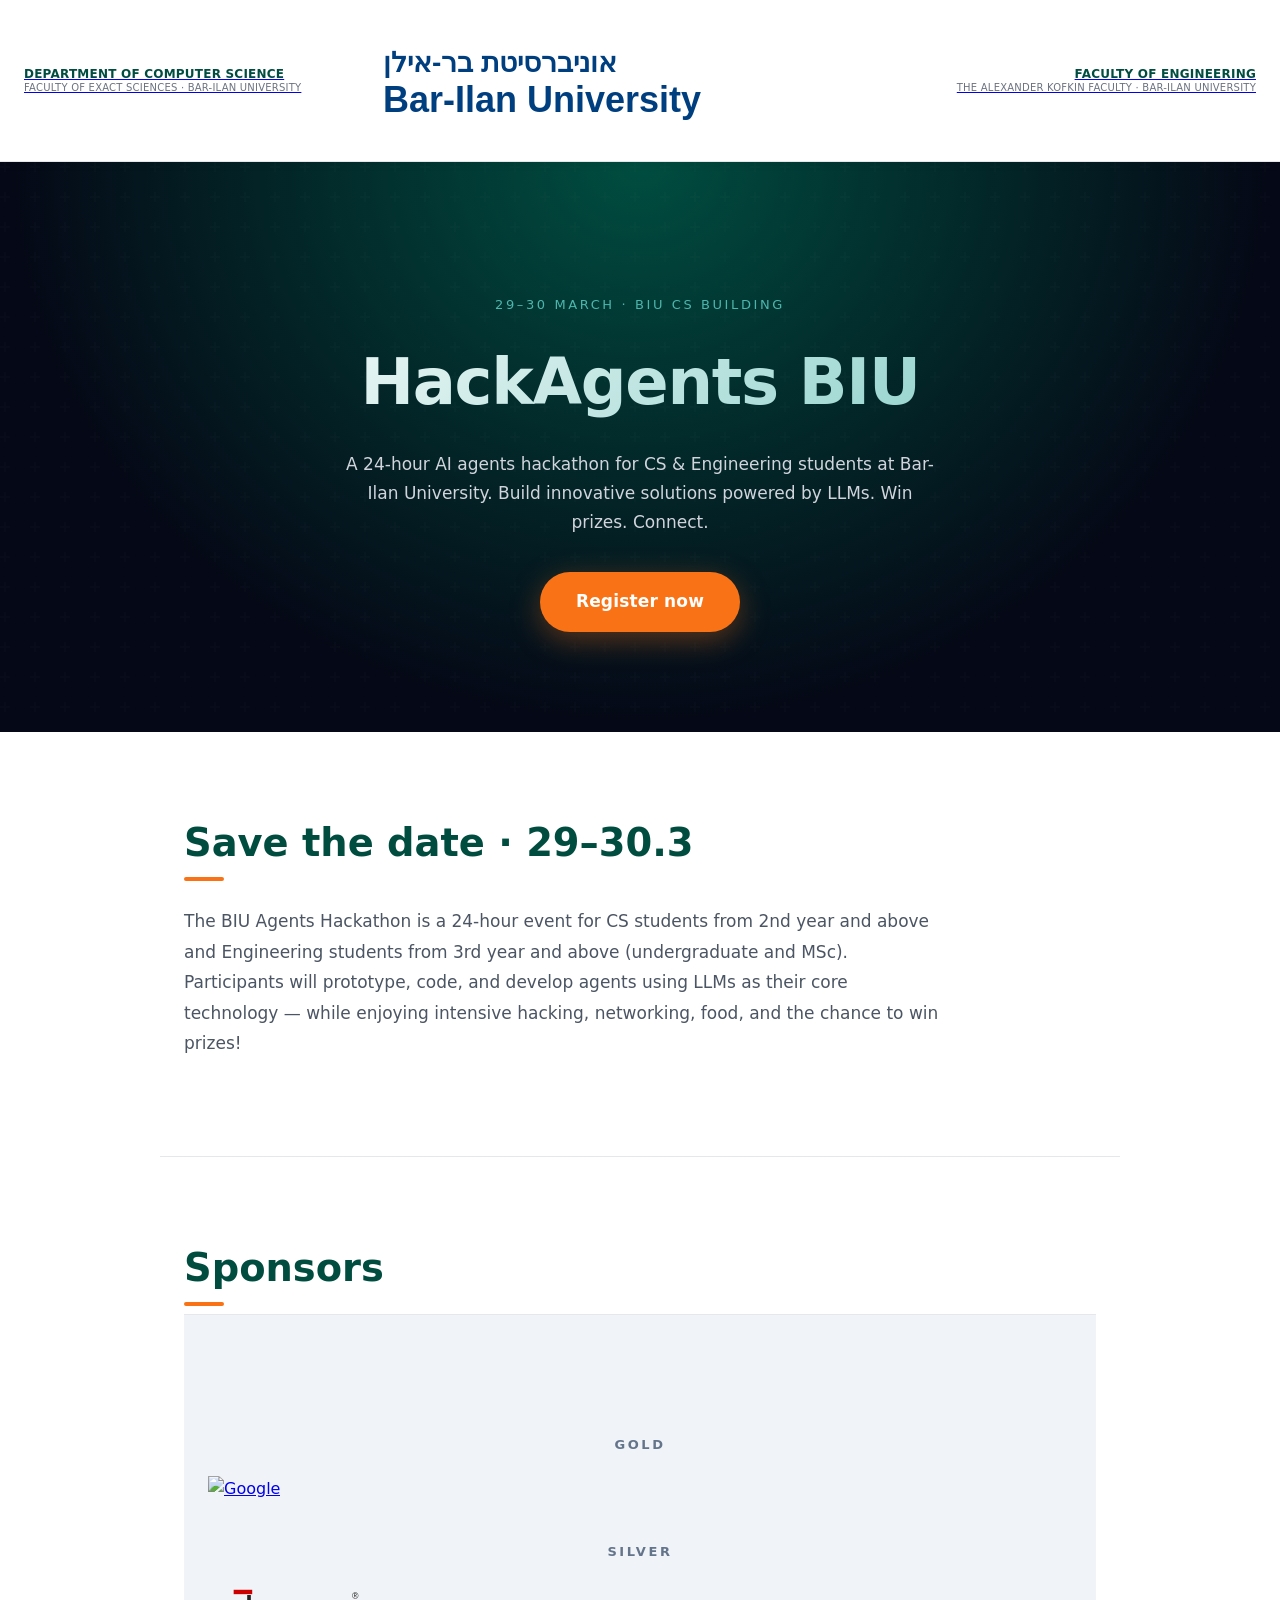
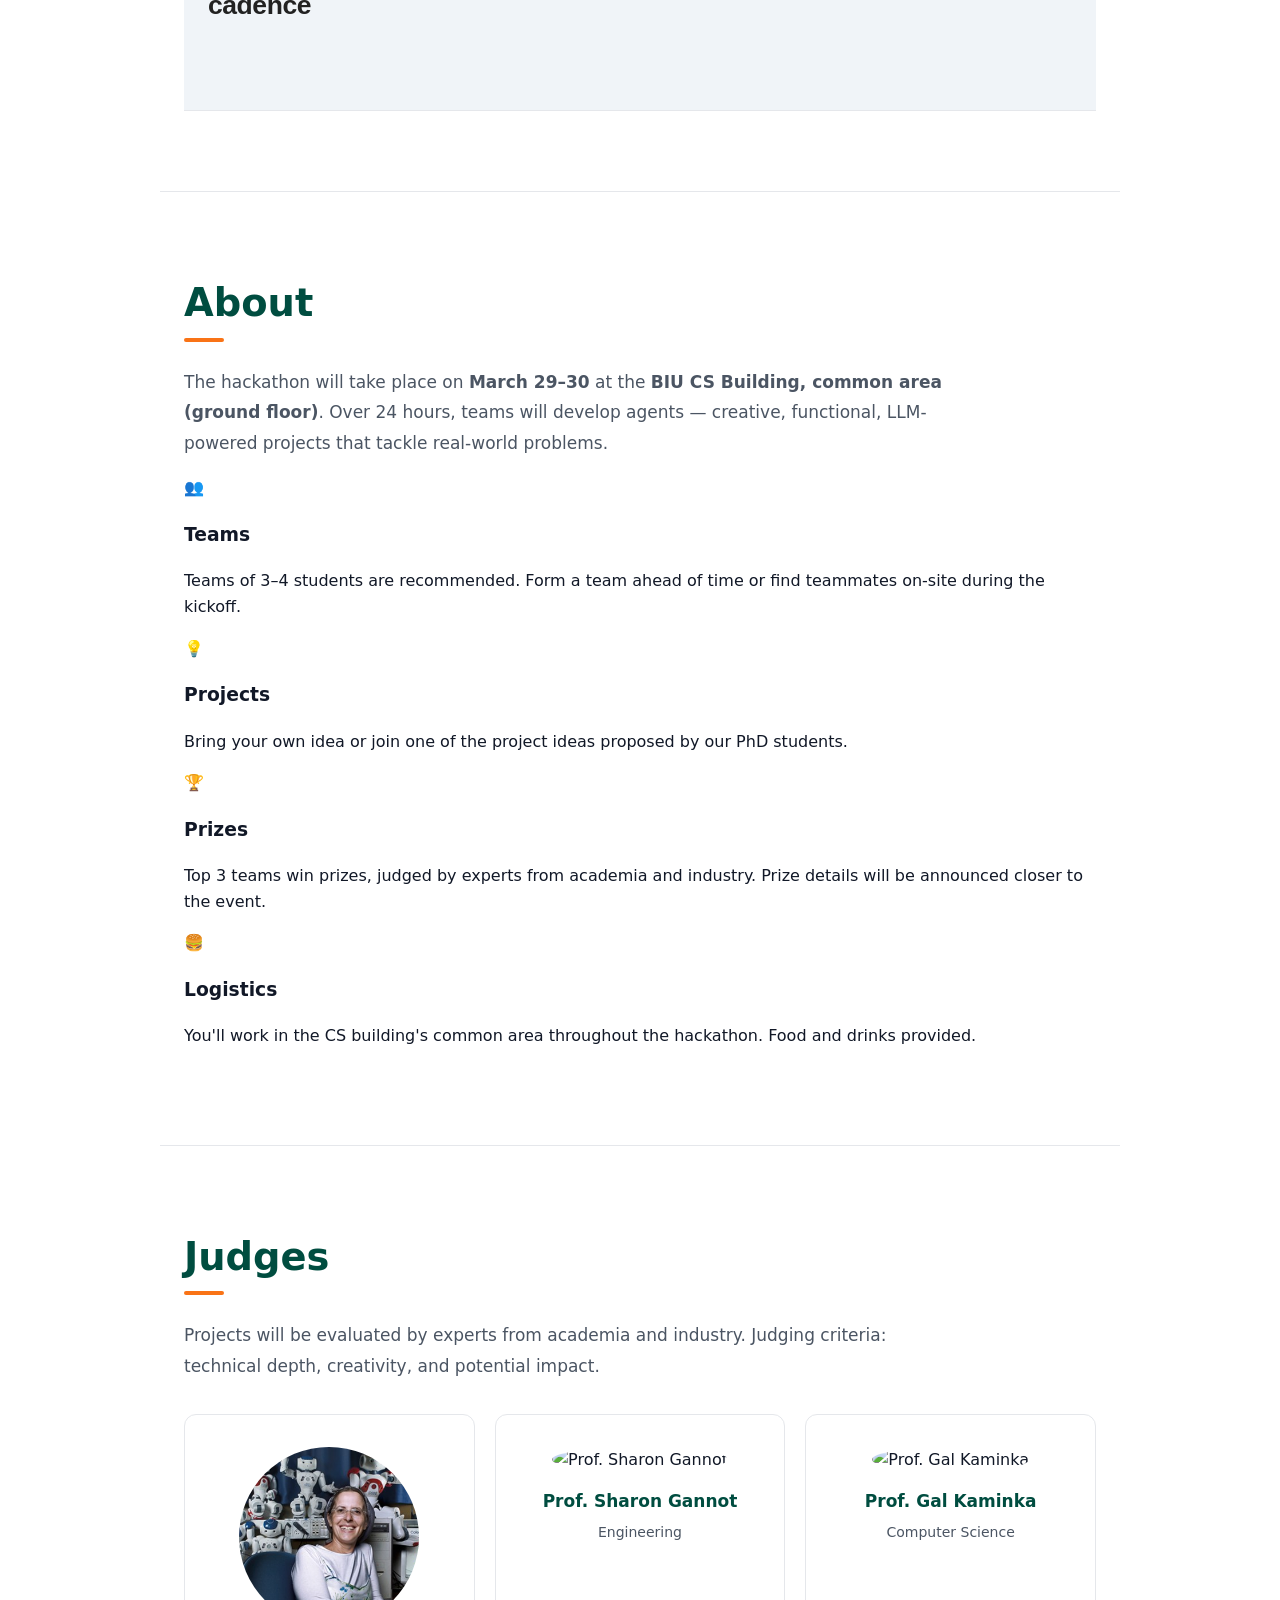
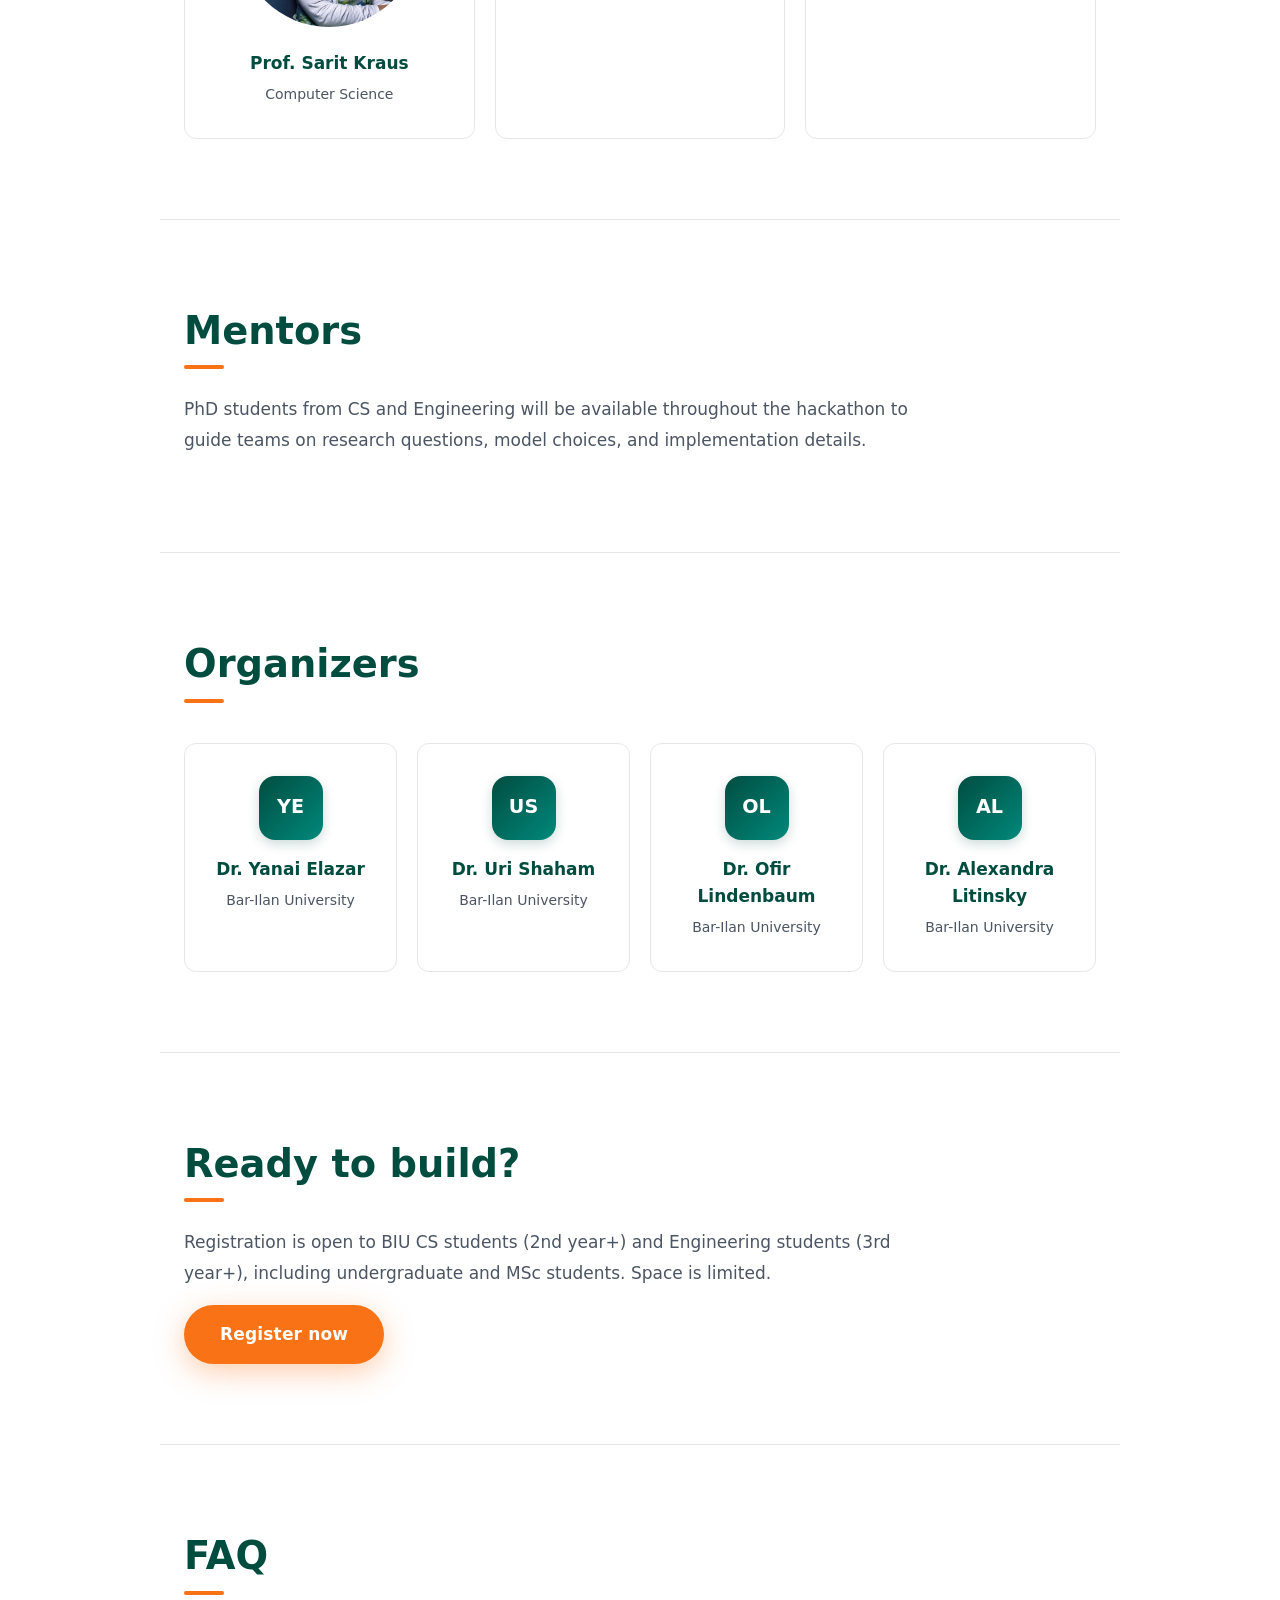
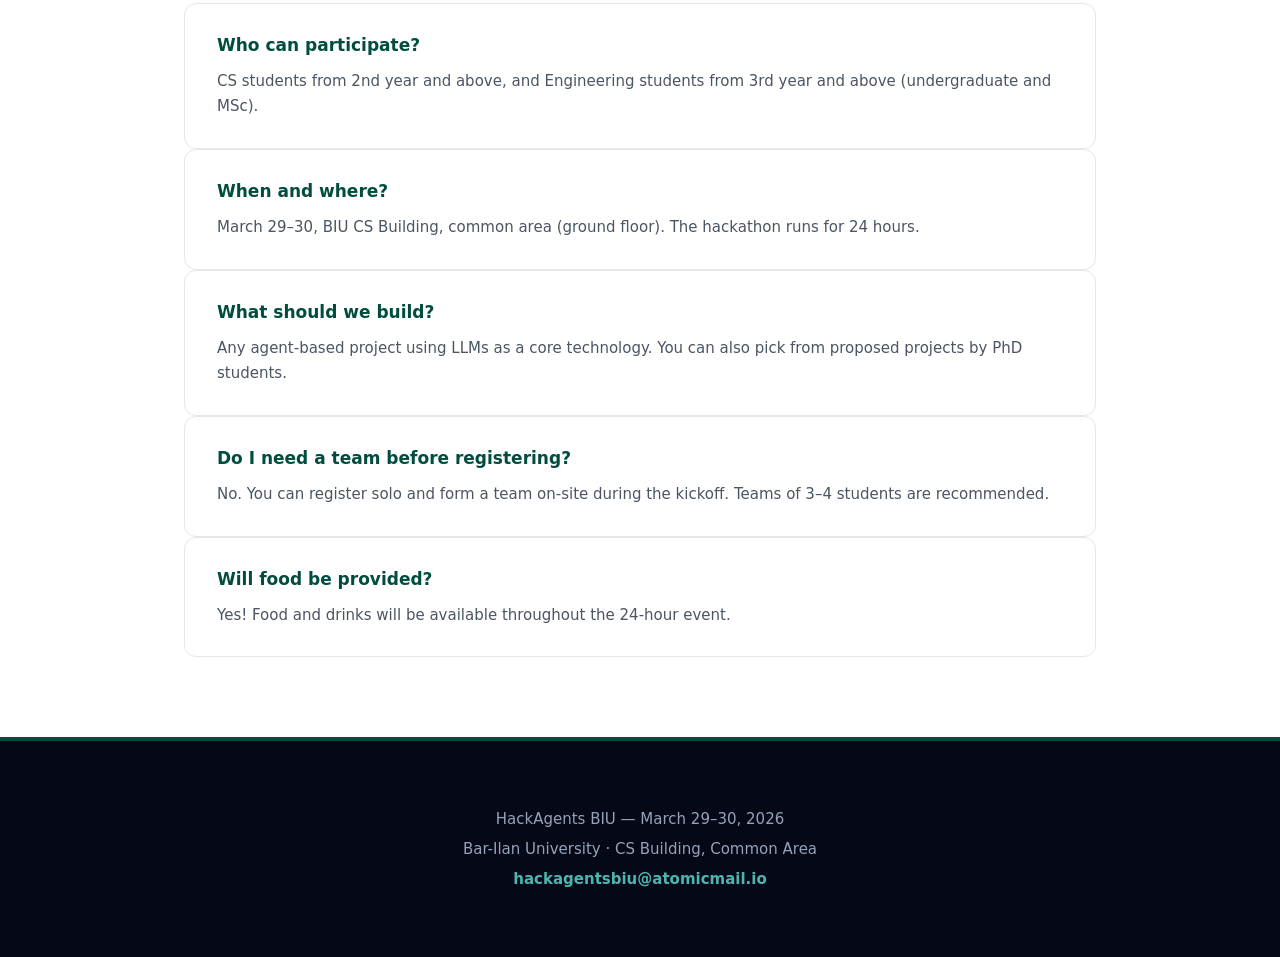
==== index.html @ e6473d51 "Fix logo bar: single BIU logo centered, dept text on each side" ====
<!DOCTYPE html>
<html lang="en">
<head>
  <meta charset="UTF-8" />
  <title>HackAgents BIU</title>
  <meta name="viewport" content="width=device-width, initial-scale=1" />
  <link rel="stylesheet" href="styles.css" />
</head>
<body>

  <!-- LOGO BAR -->
  <div class="logo-bar">
    <!-- CS dept (left) -->
    <a href="https://cs.biu.ac.il/en" target="_blank" rel="noreferrer" class="dept-text-link">
      <div class="dept-logo-text">
        <strong>Department of Computer Science</strong>
        <em>Faculty of Exact Sciences &middot; Bar-Ilan University</em>
      </div>
    </a>

    <!-- Single BIU logo (center) -->
    <a href="https://www.biu.ac.il/en" target="_blank" rel="noreferrer" class="biu-center-logo-link">
      <img src="images/biu-logo.svg" alt="Bar-Ilan University" class="biu-center-logo" />
    </a>

    <!-- Engineering dept (right) -->
    <a href="https://engineering.biu.ac.il/en" target="_blank" rel="noreferrer" class="dept-text-link">
      <div class="dept-logo-text dept-logo-text-right">
        <strong>Faculty of Engineering</strong>
        <em>The Alexander Kofkin Faculty &middot; Bar-Ilan University</em>
      </div>
    </a>
  </div>

  <!-- HERO -->
  <header class="hero">
    <div class="hero-content">
      <p class="date">29–30 MARCH · BIU CS BUILDING</p>
      <h1>HackAgents BIU</h1>
      <p class="subtitle">
        A 24-hour AI agents hackathon for CS &amp; Engineering students at Bar-Ilan University.
        Build innovative solutions powered by LLMs. Win prizes. Connect.
      </p>
      <a href="https://forms.gle/Er1HhCyXxznf6cSs8" class="btn-primary btn-large">Register now</a>
    </div>
  </header>

  <!-- ABOUT -->
  <section class="section">
    <h2>Save the date &middot; 29–30.3</h2>
    <p>
      The BIU Agents Hackathon is a 24-hour event for CS students from 2nd year and above and
      Engineering students from 3rd year and above (undergraduate and MSc). Participants will
      prototype, code, and develop agents using LLMs as their core technology — while
      enjoying intensive hacking, networking, food, and the chance to win prizes!
    </p>
  </section>

  <!-- SPONSORS -->
  <section class="section">
    <h2>Sponsors</h2>
    <div class="sponsors">
      <div class="sponsor-tier">
        <h3>Gold</h3>
        <a href="https://www.google.com" target="_blank" rel="noreferrer" class="sponsor-link">
          <img src="https://www.google.com/images/branding/googlelogo/2x/googlelogo_color_272x92dp.png" style="height:40px" alt="Google" class="sponsor-logo" />
        </a>
      </div>
      <div class="sponsor-tier">
        <h3>Silver</h3>
        <a href="https://www.cadence.com" target="_blank" rel="noreferrer" class="sponsor-link">
          <img src="images/cadence-logo.svg" style="height:40px" alt="Cadence" class="sponsor-logo" />
        </a>
      </div>
    </div>
  </section>

  <!-- ABOUT SECTION -->
  <section class="section">
    <h2>About</h2>
    <p>The hackathon will take place on <strong>March 29–30</strong> at the <strong>BIU CS Building, common area (ground floor)</strong>. Over 24 hours, teams will develop agents — creative, functional, LLM-powered projects that tackle real-world problems.</p>
    <div class="about-grid">
      <div class="about-card">
        <span class="about-icon">👥</span>
        <h3>Teams</h3>
        <p>Teams of 3–4 students are recommended. Form a team ahead of time or find teammates on-site during the kickoff.</p>
      </div>
      <div class="about-card">
        <span class="about-icon">💡</span>
        <h3>Projects</h3>
        <p>Bring your own idea or join one of the project ideas proposed by our PhD students.</p>
      </div>
      <div class="about-card">
        <span class="about-icon">🏆</span>
        <h3>Prizes</h3>
        <p>Top 3 teams win prizes, judged by experts from academia and industry. Prize details will be announced closer to the event.</p>
      </div>
      <div class="about-card">
        <span class="about-icon">🍔</span>
        <h3>Logistics</h3>
        <p>You'll work in the CS building's common area throughout the hackathon. Food and drinks provided.</p>
      </div>
    </div>
  </section>

  <!-- JUDGES -->
  <section class="section">
    <h2>Judges</h2>
    <p>Projects will be evaluated by experts from academia and industry. Judging criteria: technical depth, creativity, and potential impact.</p>
    <div class="grid">
      <div class="person">
        <img src="images/sarit-kraus.jpg" alt="Prof. Sarit Kraus" class="person-photo" />
        <div>
          <h3>Prof. Sarit Kraus</h3>
          <p>Computer Science</p>
        </div>
      </div>
      <div class="person">
        <img src="https://sharongannot.group/wp-content/themes/sound/img/pic-sharon-gannot.jpg" alt="Prof. Sharon Gannot" class="person-photo" />
        <div>
          <h3>Prof. Sharon Gannot</h3>
          <p>Engineering</p>
        </div>
      </div>
      <div class="person">
        <img src="https://u.cs.biu.ac.il/~kaminkg/authors/galk/avatar_hu0524f3c4459aaec3b3a6f1993099c166_79443_270x270_fill_q75_lanczos_center.jpg" alt="Prof. Gal Kaminka" class="person-photo" />
        <div>
          <h3>Prof. Gal Kaminka</h3>
          <p>Computer Science</p>
        </div>
      </div>
    </div>
  </section>

  <!-- MENTORS -->
  <section class="section">
    <h2>Mentors</h2>
    <p>PhD students from CS and Engineering will be available throughout the hackathon to guide teams on research questions, model choices, and implementation details.</p>
    <div class="mentors-grid" style="display:none">
      <div class="mentor-card">
        <span class="mentor-icon">🔬</span>
        <h3>PhD Student</h3>
        <p>NLP / LLM Agents</p>
      </div>
      <div class="mentor-card">
        <span class="mentor-icon">🔬</span>
        <h3>PhD Student</h3>
        <p>Machine Learning</p>
      </div>
      <div class="mentor-card">
        <span class="mentor-icon">🔬</span>
        <h3>PhD Student</h3>
        <p>Systems &amp; Engineering</p>
      </div>
    </div>
  </section>

  <!-- ORGANIZERS -->
  <section class="section">
    <h2>Organizers</h2>
    <div class="grid">
      <div class="person">
        <div class="organizer-avatar">YE</div>
        <h3>Dr. Yanai Elazar</h3>
        <p>Bar-Ilan University</p>
      </div>
      <div class="person">
        <div class="organizer-avatar">US</div>
        <h3>Dr. Uri Shaham</h3>
        <p>Bar-Ilan University</p>
      </div>
      <div class="person">
        <div class="organizer-avatar">OL</div>
        <h3>Dr. Ofir Lindenbaum</h3>
        <p>Bar-Ilan University</p>
      </div>
      <div class="person">
        <div class="organizer-avatar">AL</div>
        <h3>Dr. Alexandra Litinsky</h3>
        <p>Bar-Ilan University</p>
      </div>
    </div>
  </section>

  <!-- CTA -->
  <section class="section section-dark">
    <h2>Ready to build?</h2>
    <p>Registration is open to BIU CS students (2nd year+) and Engineering students (3rd year+), including undergraduate and MSc students. Space is limited.</p>
    <a href="https://forms.gle/Er1HhCyXxznf6cSs8" class="btn-primary btn-large">Register now</a>
  </section>

  <!-- FAQ -->
  <section class="section">
    <h2>FAQ</h2>
    <div class="faq">
      <div class="faq-item">
        <h3>Who can participate?</h3>
        <p>CS students from 2nd year and above, and Engineering students from 3rd year and above (undergraduate and MSc).</p>
      </div>
      <div class="faq-item">
        <h3>When and where?</h3>
        <p>March 29–30, BIU CS Building, common area (ground floor). The hackathon runs for 24 hours.</p>
      </div>
      <div class="faq-item">
        <h3>What should we build?</h3>
        <p>Any agent-based project using LLMs as a core technology. You can also pick from proposed projects by PhD students.</p>
      </div>
      <div class="faq-item">
        <h3>Do I need a team before registering?</h3>
        <p>No. You can register solo and form a team on-site during the kickoff. Teams of 3–4 students are recommended.</p>
      </div>
      <div class="faq-item">
        <h3>Will food be provided?</h3>
        <p>Yes! Food and drinks will be available throughout the 24-hour event.</p>
      </div>
    </div>
  </section>

  <!-- FOOTER -->
  <footer class="footer">
    <p>HackAgents BIU — March 29–30, 2026</p>
    <p>Bar-Ilan University &middot; CS Building, Common Area</p>
    <p><a href="mailto:hackagentsbiu@atomicmail.io">hackagentsbiu@atomicmail.io</a></p>
  </footer>

</body>
</html>
---- styles.css ----
:root {
  --biu-green: #004d40;
  --biu-green-light: #00695c;
  --bg-dark: #050816;
  --bg-light: #ffffff;
  --accent: #f97316;
  --accent-hover: #fb923c;
  --text-main: #111827;
  --text-muted: #4b5563;
  --border-subtle: #e5e7eb;
  --max-width: 960px;
  --radius: 12px;
  --shadow-soft: 0 16px 40px rgba(15, 23, 42, 0.12);
}

*, *::before, *::after {
  box-sizing: border-box;
}

html {
  scroll-behavior: smooth;
}

body {
  margin: 0;
  font-family: system-ui, -apple-system, BlinkMacSystemFont, 'Segoe UI', sans-serif;
  color: var(--text-main);
  background: var(--bg-light);
  line-height: 1.6;
}

/* ===== LOGO BAR ===== */
.logo-bar {
  background: #ffffff;
  padding: 12px 24px;
  display: flex;
  justify-content: space-between;
  align-items: center;
  border-bottom: 1px solid var(--border-subtle);
  position: sticky;
  top: 0;
  z-index: 1000;
  box-shadow: 0 2px 10px rgba(0,0,0,0.05);
}

.dept-logo-link {
  text-decoration: none;
  display: flex;
  align-items: center;
  gap: 12px;
  transition: opacity 0.2s ease;
  max-width: 45%;
}

.dept-logo-link:hover {
  opacity: 0.8;
}

.dept-logo {
  height: 44px;
  width: auto;
  object-fit: contain;
}

.dept-logo-text {
  font-size: 11px;
  line-height: 1.2;
  color: #374151;
  text-transform: uppercase;
  letter-spacing: 0.02em;
}

.dept-logo-text strong {
  display: block;
  font-size: 12px;
  color: var(--biu-green);
  white-space: nowrap;
}

.dept-logo-text em {
  font-style: normal;
  color: #6b7280;
  font-size: 10px;
}

.dept-logo-text-right {
  text-align: right;
}

/* ===== HERO ===== */
.hero {
  background: radial-gradient(ellipse at top, #004d40 0%, #050816 70%);
  color: #f9fafb;
  padding: 120px 24px 100px;
  text-align: center;
  position: relative;
  overflow: hidden;
}

.hero::before {
  content: '';
  position: absolute;
  inset: 0;
  background: url("data:image/svg+xml,%3Csvg width='60' height='60' viewBox='0 0 60 60' xmlns='http://www.w3.org/2000/svg'%3E%3Cg fill='none' fill-rule='evenodd'%3E%3Cg fill='%23ffffff' fill-opacity='0.03'%3E%3Cpath d='M36 34v-4h-2v4h-4v2h4v4h2v-4h4v-2h-4zm0-30V0h-2v4h-4v2h4v4h2V6h4V4h-4zM6 34v-4H4v4H0v2h4v4h2v-4h4v-2H6zM6 4V0H4v4H0v2h4v4h2V6h4V4H6z'/%3E%3C/g%3E%3C/g%3E%3C/svg%3E");
  opacity: 0.4;
}

.hero-content {
  position: relative;
  max-width: var(--max-width);
  margin: 0 auto;
}

.hero .date {
  letter-spacing: 0.2em;
  text-transform: uppercase;
  font-size: 13px;
  color: #4db6ac;
  margin-bottom: 16px;
  font-weight: 500;
}

.hero h1 {
  font-size: clamp(2.8rem, 6vw, 4rem);
  margin: 0 0 16px;
  font-weight: 800;
  letter-spacing: -0.02em;
  background: linear-gradient(135deg, #ffffff 0%, #80cbc4 100%);
  -webkit-background-clip: text;
  -webkit-text-fill-color: transparent;
  background-clip: text;
}

.hero .subtitle {
  max-width: 600px;
  margin: 0 auto 36px;
  font-size: 17px;
  color: #d1d5db;
  line-height: 1.7;
}

.btn-primary {
  display: inline-block;
  padding: 13px 28px;
  border-radius: 999px;
  background: var(--accent);
  color: #ffffff;
  font-weight: 700;
  font-size: 15px;
  text-decoration: none;
  box-shadow: 0 8px 30px rgba(249, 115, 22, 0.35);
  transition: transform 0.15s ease, box-shadow 0.15s ease, background 0.15s ease;
  letter-spacing: 0.01em;
}

.btn-primary:hover {
  transform: translateY(-2px);
  background: var(--accent-hover);
  box-shadow: 0 14px 40px rgba(249, 115, 22, 0.45);
}

.btn-large {
  padding: 16px 36px;
  font-size: 17px;
}

/* ===== SECTIONS ===== */
.section {
  padding: 80px 24px;
  max-width: var(--max-width);
  margin: 0 auto;
}

.section-centered {
  text-align: center;
}

.section h2 {
  font-size: clamp(1.8rem, 4vw, 2.4rem);
  margin: 0 0 16px;
  font-weight: 800;
  color: var(--biu-green);
  position: relative;
  display: inline-block;
}

.section h2::after {
  content: '';
  position: absolute;
  bottom: -8px;
  left: 0;
  width: 40px;
  height: 4px;
  background: var(--accent);
  border-radius: 2px;
}

.section-centered h2::after {
  left: 50%;
  transform: translateX(-50%);
}

.section > p {
  color: var(--text-muted);
  font-size: 17px;
  max-width: 760px;
  line-height: 1.8;
}

.section-centered > p {
  margin: 24px auto 32px;
}

.section + .section {
  border-top: 1px solid var(--border-subtle);
}

/* ===== INFO CARDS ===== */
.info-cards {
  display: grid;
  grid-template-columns: repeat(auto-fit, minmax(200px, 1fr));
  gap: 24px;
  margin-top: 48px;
}

.info-card {
  background: #ffffff;
  border: 1px solid var(--border-subtle);
  border-radius: var(--radius);
  padding: 32px 24px;
  box-shadow: var(--shadow-soft);
  transition: transform 0.2s ease, box-shadow 0.2s ease, border-color 0.2s ease;
}

.info-card:hover {
  transform: translateY(-5px);
  box-shadow: 0 24px 50px rgba(0, 77, 64, 0.1);
  border-color: #b2dfdb;
}

.info-icon {
  font-size: 2.4rem;
  margin-bottom: 16px;
}

.info-card h3 {
  margin: 0 0 12px;
  font-size: 18px;
  font-weight: 800;
  color: var(--biu-green);
}

.info-card p {
  margin: 0;
  font-size: 15px;
  color: var(--text-muted);
  line-height: 1.6;
}

/* ===== SPONSORS ===== */
.sponsors {
  background: #f0f4f8;
  border-top: 1px solid var(--border-subtle);
  border-bottom: 1px solid var(--border-subtle);
  max-width: 100%;
  padding: 80px 24px;
}

.sponsors > * {
  max-width: var(--max-width);
  margin-left: auto;
  margin-right: auto;
}

.sponsors h3 {
  font-size: 13px;
  letter-spacing: 0.2em;
  text-transform: uppercase;
  color: #64748b;
  margin: 40px 0 20px;
  font-weight: 700;
  text-align: center;
}

.logo-row {
  display: flex;
  flex-wrap: wrap;
  gap: 40px;
  align-items: center;
  justify-content: center;
}

.logo-row img {
  height: 50px;
  max-width: 200px;
  object-fit: contain;
  filter: grayscale(100%);
  opacity: 0.6;
  transition: all 0.3s ease;
}

.logo-row img:hover {
  filter: grayscale(0%);
  opacity: 1;
  transform: scale(1.05);

/* Make Google logo always in color */
.google-logo {
  filter: none !important;
  opacity: 1 !important;
}
}

/* ===== GRID (Judges, Mentors, Organizers) ===== */
.grid {
  display: grid;
  grid-template-columns: repeat(auto-fit, minmax(200px, 1fr));
  gap: 20px;
  margin-top: 32px;
}

.person {
  border-radius: var(--radius);
  border: 1px solid var(--border-subtle);
  padding: 32px 24px;
  text-align: center;
  background: #ffffff;
  transition: all 0.2s ease;
}

.person:hover {
  box-shadow: var(--shadow-soft);
  border-color: #b2dfdb;
  transform: translateY(-2px);
}

.person-avatar {
  font-size: 2.8rem;
  margin-bottom: 16px;
}

.person h3 {
  margin: 0 0 6px;
  font-size: 17px;
  font-weight: 800;
  color: var(--biu-green);
}

.person p {
  margin: 0;
  font-size: 14px;
  color: var(--text-muted);
  font-weight: 500;
}

.person-photo {
  width: 180px;
  height: 180px;
  object-fit: cover;
  border-radius: 50%;
  margin-bottom: 16px;
}

.organizer-avatar {
  display: inline-flex;
  align-items: center;
  justify-content: center;
  width: 64px;
  height: 64px;
  border-radius: 16px;
  background: linear-gradient(135deg, #004d40, #00897b);
  color: #ffffff;
  font-size: 1.2rem;
  font-weight: 800;
  margin-bottom: 16px;
  box-shadow: 0 4px 12px rgba(0, 77, 64, 0.2);
}

/* ===== CTA SECTION ===== */
.cta-section {
  background: linear-gradient(135deg, #004d40 0%, #050816 100%);
  color: #f9fafb;
  border-radius: 24px;
  padding: 80px 24px;
  margin-top: 80px;
  max-width: calc(var(--max-width) + 48px);
}

.cta-section h2 {
  color: #ffffff;
}

.cta-section h2::after {
  background: #ffffff;
}

.cta-section p {
  color: #b2dfdb;
  max-width: 580px;
  font-size: 18px;
}

/* ===== FAQ ===== */
.faq-list {
  margin-top: 40px;
  display: flex;
  flex-direction: column;
  gap: 16px;
}

.faq-item {
  border: 1px solid var(--border-subtle);
  border-radius: var(--radius);
  padding: 28px 32px;
  background: #ffffff;
}

.faq-item h3 {
  margin: 0 0 10px;
  font-size: 17px;
  font-weight: 800;
  color: var(--biu-green);
}

.faq-item p {
  margin: 0;
  font-size: 15px;
  color: var(--text-muted);
  line-height: 1.7;
}

/* ===== FOOTER ===== */
.footer {
  background: #050816;
  color: #94a3b8;
  text-align: center;
  padding: 60px 24px;
  font-size: 15px;
  border-top: 4px solid var(--biu-green);
}

.footer-title {
  font-size: 18px;
  font-weight: 800;
  color: #f9fafb;
  margin: 0 0 12px;
}

.footer p {
  margin: 6px 0;
}

.footer a {
  color: #4db6ac;
  text-decoration: none;
  font-weight: 600;
}

/* ===== RESPONSIVE ===== */
@media (max-width: 768px) {
  .logo-bar {
    flex-direction: column;
    gap: 10px;
    padding: 15px;
  }
  .dept-logo-link {
    max-width: 100%;
    justify-content: center;
  }
  .dept-logo-text-right {
    text-align: left;
  }
  .hero {
    padding: 100px 16px 72px;
  }
}

/* ===== SPONSOR LOGO ===== */
.sponsor-logo {
  height: 40px;
  width: auto;
  max-width: 160px;
  object-fit: contain;
}

.sponsor-tier img {
  height: 40px;
  width: auto;
  max-width: 160px;
  object-fit: contain;
}
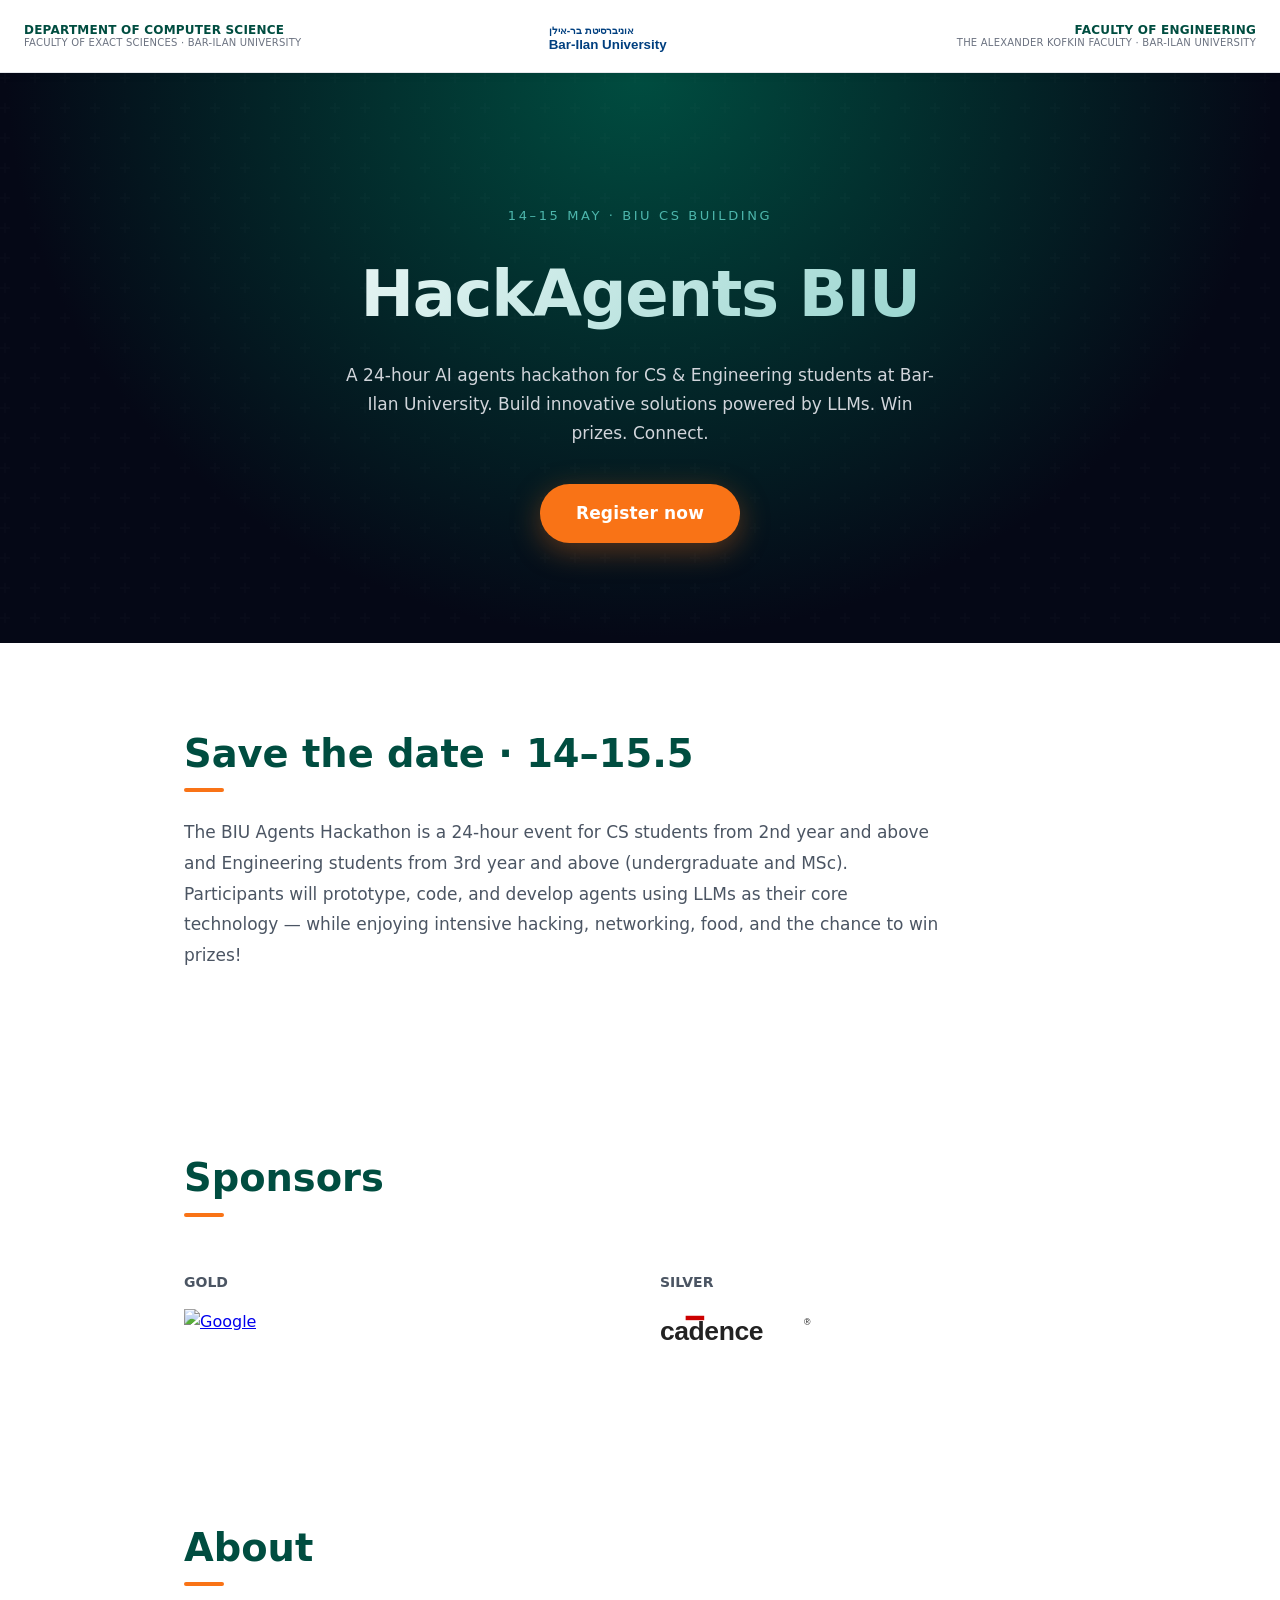
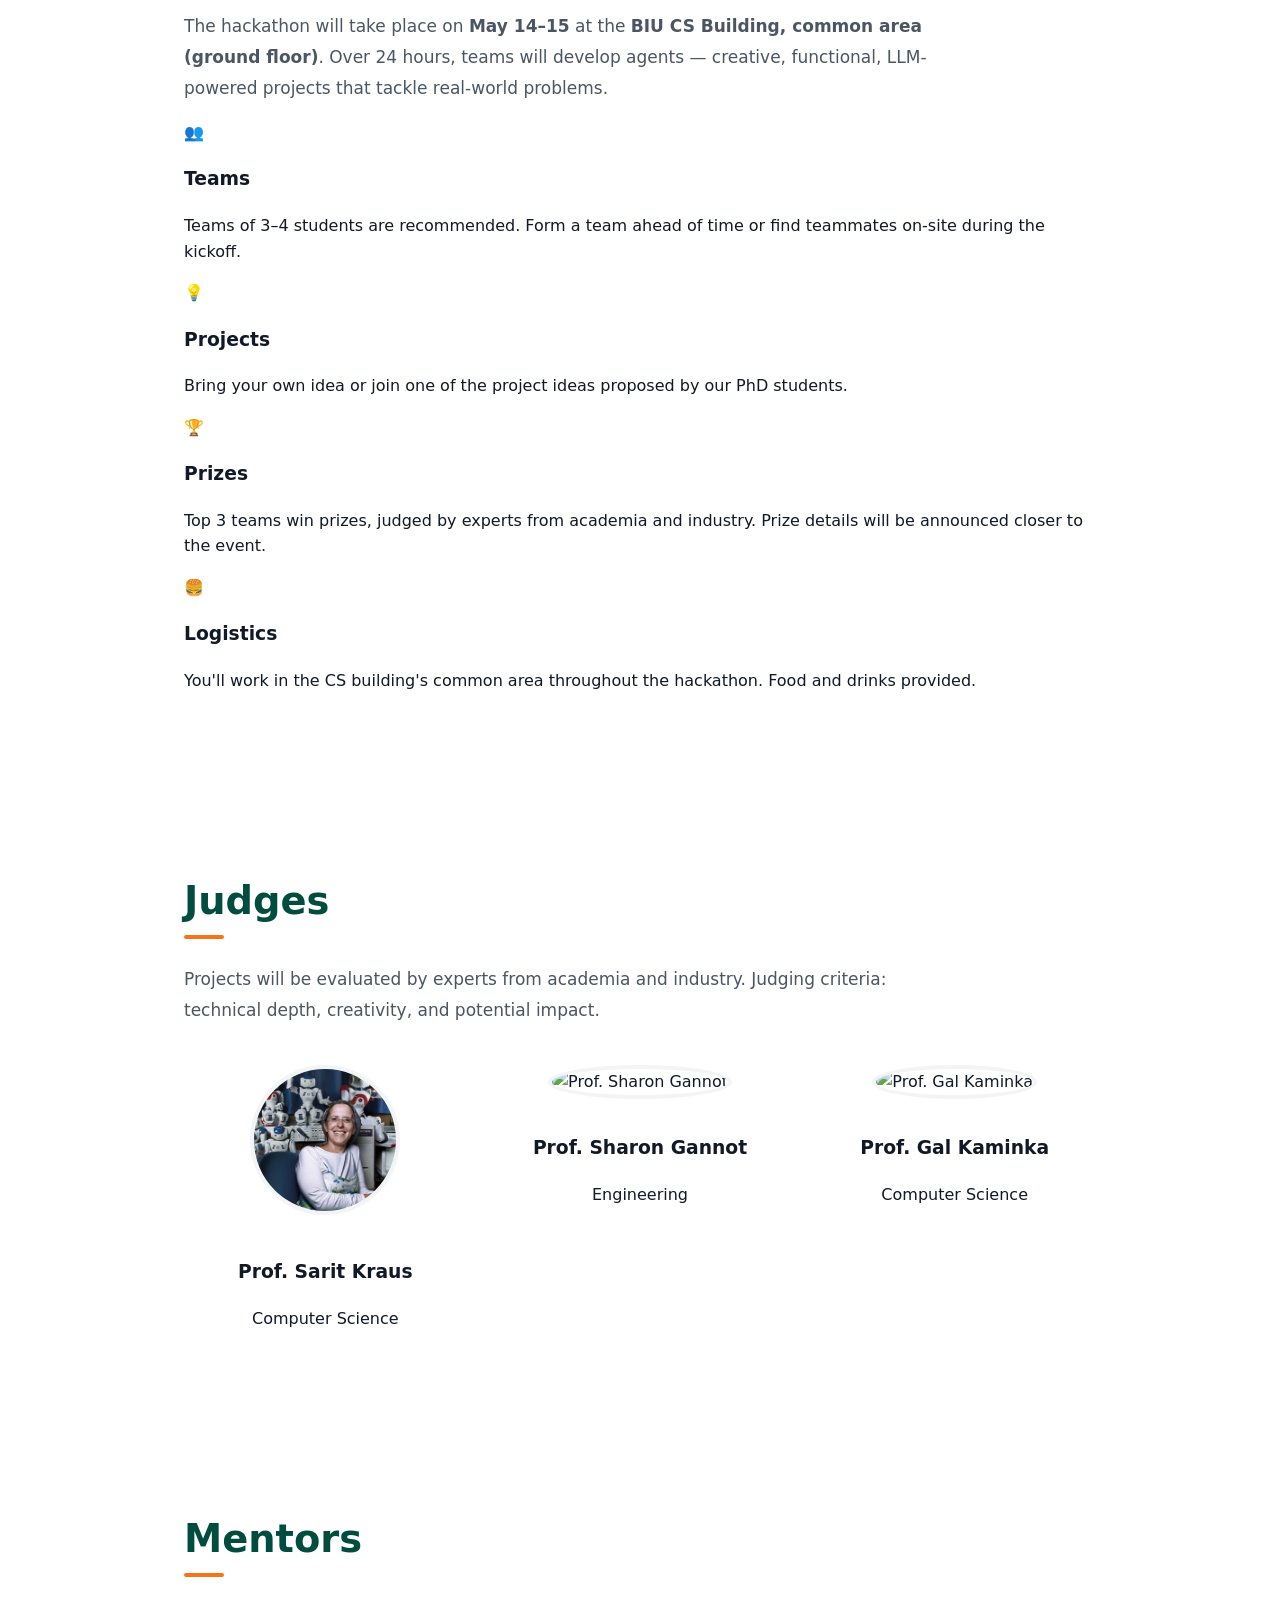
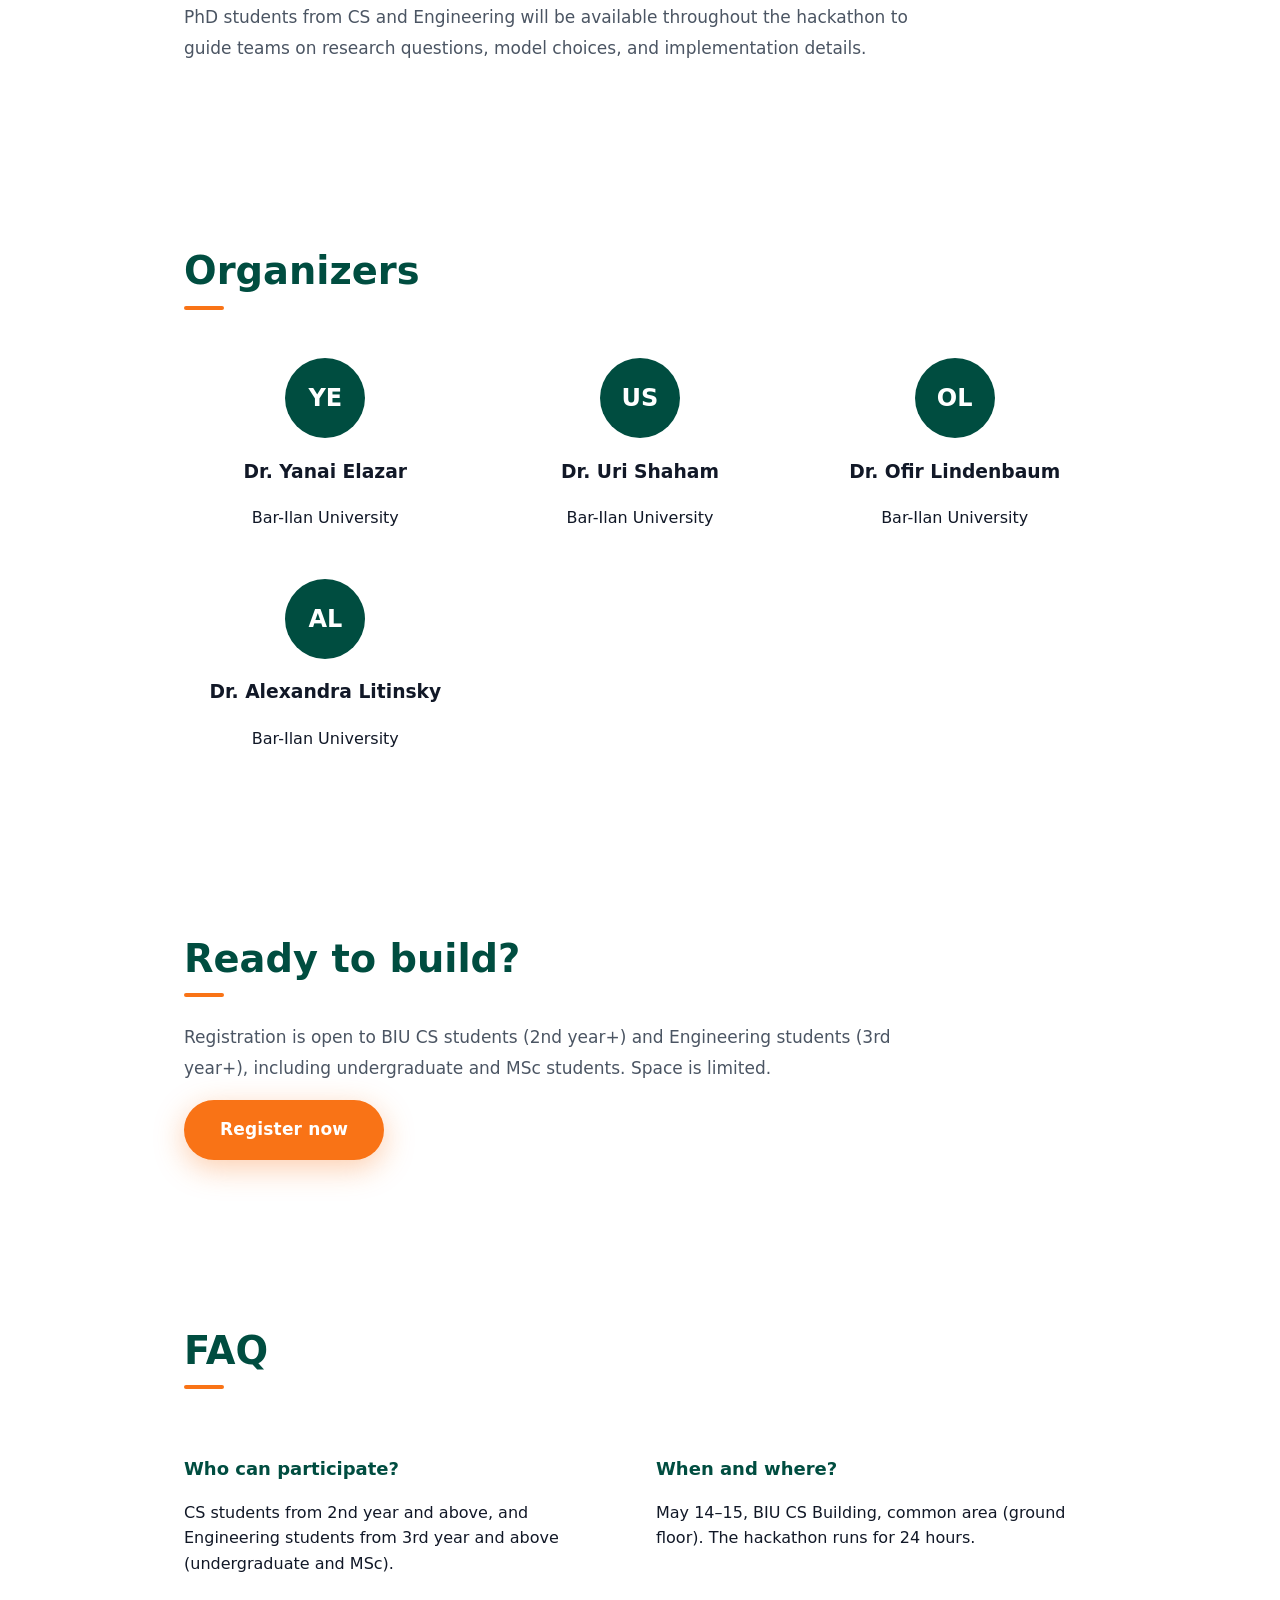
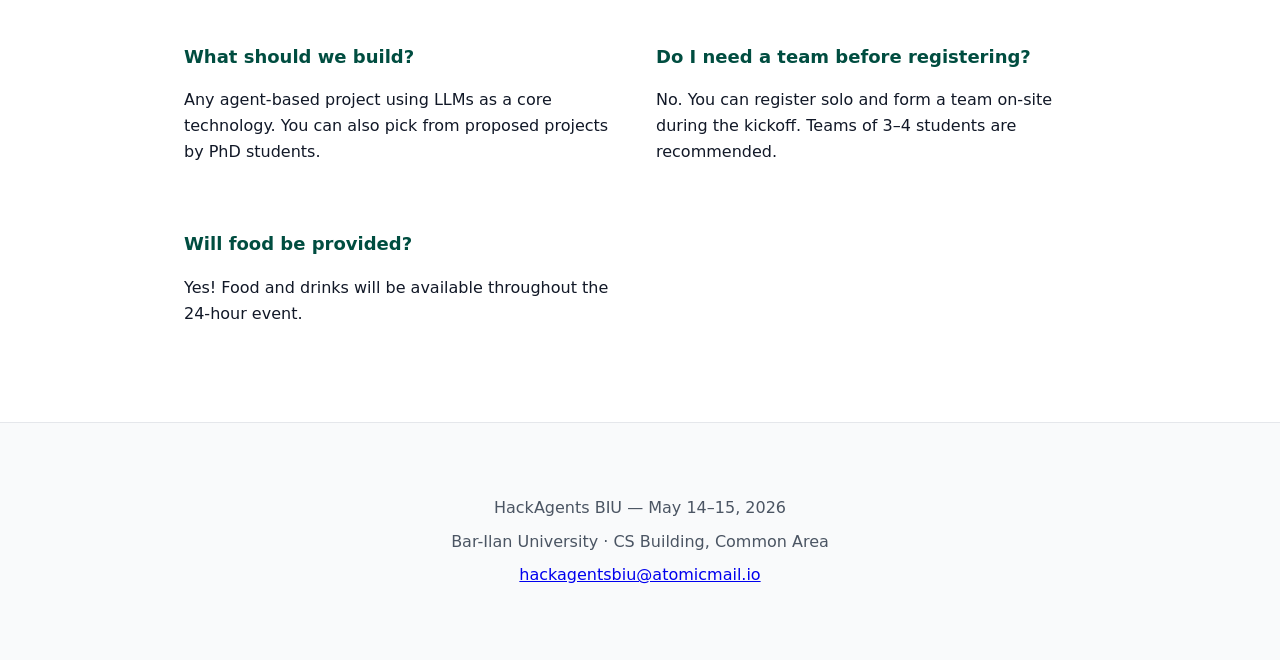
==== commit 554da513: "Update hackathon date to May 14-15" ====
--- a/index.html
+++ b/index.html
@@ -35,7 +35,7 @@
   <!-- HERO -->
   <header class="hero">
     <div class="hero-content">
-      <p class="date">29–30 MARCH · BIU CS BUILDING</p>
+      <p class="date">14–15 MAY · BIU CS BUILDING</p>
       <h1>HackAgents BIU</h1>
       <p class="subtitle">
         A 24-hour AI agents hackathon for CS &amp; Engineering students at Bar-Ilan University.
@@ -47,7 +47,7 @@
 
   <!-- ABOUT -->
   <section class="section">
-    <h2>Save the date &middot; 29–30.3</h2>
+    <h2>Save the date &middot; 14–15.5</h2>
     <p>
       The BIU Agents Hackathon is a 24-hour event for CS students from 2nd year and above and
       Engineering students from 3rd year and above (undergraduate and MSc). Participants will
@@ -78,7 +78,7 @@
   <!-- ABOUT SECTION -->
   <section class="section">
     <h2>About</h2>
-    <p>The hackathon will take place on <strong>March 29–30</strong> at the <strong>BIU CS Building, common area (ground floor)</strong>. Over 24 hours, teams will develop agents — creative, functional, LLM-powered projects that tackle real-world problems.</p>
+    <p>The hackathon will take place on <strong>May 14–15</strong> at the <strong>BIU CS Building, common area (ground floor)</strong>. Over 24 hours, teams will develop agents — creative, functional, LLM-powered projects that tackle real-world problems.</p>
     <div class="about-grid">
       <div class="about-card">
         <span class="about-icon">👥</span>
@@ -199,7 +199,7 @@
       </div>
       <div class="faq-item">
         <h3>When and where?</h3>
-        <p>March 29–30, BIU CS Building, common area (ground floor). The hackathon runs for 24 hours.</p>
+        <p>May 14–15, BIU CS Building, common area (ground floor). The hackathon runs for 24 hours.</p>
       </div>
       <div class="faq-item">
         <h3>What should we build?</h3>
@@ -218,7 +218,7 @@
 
   <!-- FOOTER -->
   <footer class="footer">
-    <p>HackAgents BIU — March 29–30, 2026</p>
+    <p>HackAgents BIU — May 14–15, 2026</p>
     <p>Bar-Ilan University &middot; CS Building, Common Area</p>
     <p><a href="mailto:hackagentsbiu@atomicmail.io">hackagentsbiu@atomicmail.io</a></p>
   </footer>
--- a/styles.css
+++ b/styles.css
@@ -41,25 +41,18 @@
   top: 0;
   z-index: 1000;
   box-shadow: 0 2px 10px rgba(0,0,0,0.05);
-}
-
-.dept-logo-link {
+  gap: 20px;
+}
+
+.dept-text-link {
   text-decoration: none;
-  display: flex;
-  align-items: center;
-  gap: 12px;
+  flex: 1;
+  min-width: 0;
   transition: opacity 0.2s ease;
-  max-width: 45%;
-}
-
-.dept-logo-link:hover {
-  opacity: 0.8;
-}
-
-.dept-logo {
-  height: 44px;
-  width: auto;
-  object-fit: contain;
+}
+
+.dept-text-link:hover {
+  opacity: 0.7;
 }
 
 .dept-logo-text {
@@ -74,6 +67,8 @@
   display: block;
   font-size: 12px;
   color: var(--biu-green);
+  overflow: hidden;
+  text-overflow: ellipsis;
   white-space: nowrap;
 }
 
@@ -81,10 +76,24 @@
   font-style: normal;
   color: #6b7280;
   font-size: 10px;
+  display: block;
 }
 
 .dept-logo-text-right {
   text-align: right;
+}
+
+.biu-center-logo-link {
+  display: flex;
+  align-items: center;
+  justify-content: center;
+  flex-shrink: 0;
+}
+
+.biu-center-logo {
+  height: 48px;
+  width: auto;
+  object-fit: contain;
 }
 
 /* ===== HERO ===== */
@@ -171,10 +180,6 @@
   margin: 0 auto;
 }
 
-.section-centered {
-  text-align: center;
-}
-
 .section h2 {
   font-size: clamp(1.8rem, 4vw, 2.4rem);
   margin: 0 0 16px;
@@ -195,11 +200,6 @@
   border-radius: 2px;
 }
 
-.section-centered h2::after {
-  left: 50%;
-  transform: translateX(-50%);
-}
-
 .section > p {
   color: var(--text-muted);
   font-size: 17px;
@@ -207,275 +207,26 @@
   line-height: 1.8;
 }
 
-.section-centered > p {
-  margin: 24px auto 32px;
-}
-
-.section + .section {
-  border-top: 1px solid var(--border-subtle);
-}
-
-/* ===== INFO CARDS ===== */
-.info-cards {
-  display: grid;
-  grid-template-columns: repeat(auto-fit, minmax(200px, 1fr));
-  gap: 24px;
-  margin-top: 48px;
-}
-
-.info-card {
-  background: #ffffff;
-  border: 1px solid var(--border-subtle);
-  border-radius: var(--radius);
-  padding: 32px 24px;
-  box-shadow: var(--shadow-soft);
-  transition: transform 0.2s ease, box-shadow 0.2s ease, border-color 0.2s ease;
-}
-
-.info-card:hover {
-  transform: translateY(-5px);
-  box-shadow: 0 24px 50px rgba(0, 77, 64, 0.1);
-  border-color: #b2dfdb;
-}
-
-.info-icon {
-  font-size: 2.4rem;
-  margin-bottom: 16px;
-}
-
-.info-card h3 {
-  margin: 0 0 12px;
-  font-size: 18px;
-  font-weight: 800;
-  color: var(--biu-green);
-}
-
-.info-card p {
-  margin: 0;
-  font-size: 15px;
-  color: var(--text-muted);
-  line-height: 1.6;
-}
-
 /* ===== SPONSORS ===== */
 .sponsors {
-  background: #f0f4f8;
-  border-top: 1px solid var(--border-subtle);
-  border-bottom: 1px solid var(--border-subtle);
-  max-width: 100%;
-  padding: 80px 24px;
-}
-
-.sponsors > * {
-  max-width: var(--max-width);
-  margin-left: auto;
-  margin-right: auto;
-}
-
-.sponsors h3 {
-  font-size: 13px;
-  letter-spacing: 0.2em;
-  text-transform: uppercase;
-  color: #64748b;
-  margin: 40px 0 20px;
-  font-weight: 700;
-  text-align: center;
-}
-
-.logo-row {
   display: flex;
   flex-wrap: wrap;
   gap: 40px;
-  align-items: center;
-  justify-content: center;
-}
-
-.logo-row img {
-  height: 50px;
-  max-width: 200px;
-  object-fit: contain;
-  filter: grayscale(100%);
-  opacity: 0.6;
-  transition: all 0.3s ease;
-}
-
-.logo-row img:hover {
-  filter: grayscale(0%);
-  opacity: 1;
-  transform: scale(1.05);
-
-/* Make Google logo always in color */
-.google-logo {
-  filter: none !important;
-  opacity: 1 !important;
-}
-}
-
-/* ===== GRID (Judges, Mentors, Organizers) ===== */
-.grid {
-  display: grid;
-  grid-template-columns: repeat(auto-fit, minmax(200px, 1fr));
-  gap: 20px;
   margin-top: 32px;
 }
 
-.person {
-  border-radius: var(--radius);
-  border: 1px solid var(--border-subtle);
-  padding: 32px 24px;
-  text-align: center;
-  background: #ffffff;
-  transition: all 0.2s ease;
-}
-
-.person:hover {
-  box-shadow: var(--shadow-soft);
-  border-color: #b2dfdb;
-  transform: translateY(-2px);
-}
-
-.person-avatar {
-  font-size: 2.8rem;
+.sponsor-tier {
+  flex: 1;
+  min-width: 200px;
+}
+
+.sponsor-tier h3 {
+  font-size: 14px;
+  text-transform: uppercase;
+  color: var(--text-muted);
   margin-bottom: 16px;
 }
 
-.person h3 {
-  margin: 0 0 6px;
-  font-size: 17px;
-  font-weight: 800;
-  color: var(--biu-green);
-}
-
-.person p {
-  margin: 0;
-  font-size: 14px;
-  color: var(--text-muted);
-  font-weight: 500;
-}
-
-.person-photo {
-  width: 180px;
-  height: 180px;
-  object-fit: cover;
-  border-radius: 50%;
-  margin-bottom: 16px;
-}
-
-.organizer-avatar {
-  display: inline-flex;
-  align-items: center;
-  justify-content: center;
-  width: 64px;
-  height: 64px;
-  border-radius: 16px;
-  background: linear-gradient(135deg, #004d40, #00897b);
-  color: #ffffff;
-  font-size: 1.2rem;
-  font-weight: 800;
-  margin-bottom: 16px;
-  box-shadow: 0 4px 12px rgba(0, 77, 64, 0.2);
-}
-
-/* ===== CTA SECTION ===== */
-.cta-section {
-  background: linear-gradient(135deg, #004d40 0%, #050816 100%);
-  color: #f9fafb;
-  border-radius: 24px;
-  padding: 80px 24px;
-  margin-top: 80px;
-  max-width: calc(var(--max-width) + 48px);
-}
-
-.cta-section h2 {
-  color: #ffffff;
-}
-
-.cta-section h2::after {
-  background: #ffffff;
-}
-
-.cta-section p {
-  color: #b2dfdb;
-  max-width: 580px;
-  font-size: 18px;
-}
-
-/* ===== FAQ ===== */
-.faq-list {
-  margin-top: 40px;
-  display: flex;
-  flex-direction: column;
-  gap: 16px;
-}
-
-.faq-item {
-  border: 1px solid var(--border-subtle);
-  border-radius: var(--radius);
-  padding: 28px 32px;
-  background: #ffffff;
-}
-
-.faq-item h3 {
-  margin: 0 0 10px;
-  font-size: 17px;
-  font-weight: 800;
-  color: var(--biu-green);
-}
-
-.faq-item p {
-  margin: 0;
-  font-size: 15px;
-  color: var(--text-muted);
-  line-height: 1.7;
-}
-
-/* ===== FOOTER ===== */
-.footer {
-  background: #050816;
-  color: #94a3b8;
-  text-align: center;
-  padding: 60px 24px;
-  font-size: 15px;
-  border-top: 4px solid var(--biu-green);
-}
-
-.footer-title {
-  font-size: 18px;
-  font-weight: 800;
-  color: #f9fafb;
-  margin: 0 0 12px;
-}
-
-.footer p {
-  margin: 6px 0;
-}
-
-.footer a {
-  color: #4db6ac;
-  text-decoration: none;
-  font-weight: 600;
-}
-
-/* ===== RESPONSIVE ===== */
-@media (max-width: 768px) {
-  .logo-bar {
-    flex-direction: column;
-    gap: 10px;
-    padding: 15px;
-  }
-  .dept-logo-link {
-    max-width: 100%;
-    justify-content: center;
-  }
-  .dept-logo-text-right {
-    text-align: left;
-  }
-  .hero {
-    padding: 100px 16px 72px;
-  }
-}
-
-/* ===== SPONSOR LOGO ===== */
 .sponsor-logo {
   height: 40px;
   width: auto;
@@ -483,9 +234,94 @@
   object-fit: contain;
 }
 
-.sponsor-tier img {
-  height: 40px;
-  width: auto;
-  max-width: 160px;
-  object-fit: contain;
-}
+/* ===== GRID ===== */
+.grid {
+  display: grid;
+  grid-template-columns: repeat(auto-fit, minmax(250px, 1fr));
+  gap: 32px;
+  margin-top: 40px;
+}
+
+.person {
+  text-align: center;
+}
+
+.person-photo {
+  width: 150px;
+  height: 150px;
+  border-radius: 50%;
+  object-fit: cover;
+  margin-bottom: 16px;
+  border: 4px solid #f3f4f6;
+}
+
+.organizer-avatar {
+  width: 80px;
+  height: 80px;
+  background: var(--biu-green);
+  color: white;
+  display: flex;
+  align-items: center;
+  justify-content: center;
+  font-size: 24px;
+  font-weight: bold;
+  border-radius: 50%;
+  margin: 0 auto 16px;
+}
+
+/* ===== FAQ ===== */
+.faq {
+  display: grid;
+  grid-template-columns: repeat(auto-fit, minmax(300px, 1fr));
+  gap: 32px;
+  margin-top: 40px;
+}
+
+.faq-item h3 {
+  font-size: 18px;
+  margin-bottom: 12px;
+  color: var(--biu-green);
+}
+
+/* ===== FOOTER ===== */
+.footer {
+  padding: 64px 24px;
+  background: #f9fafb;
+  text-align: center;
+  border-top: 1px solid var(--border-subtle);
+}
+
+.footer p {
+  margin: 8px 0;
+  color: var(--text-muted);
+}
+
+/* ===== RESPONSIVE ===== */
+@media (max-width: 768px) {
+  .logo-bar {
+    flex-wrap: wrap;
+    justify-content: center;
+    padding: 16px;
+    gap: 16px;
+  }
+  
+  .biu-center-logo-link {
+    order: -1;
+    width: 100%;
+    margin-bottom: 4px;
+  }
+  
+  .dept-text-link {
+    flex: none;
+    width: 100%;
+    text-align: center;
+  }
+  
+  .dept-logo-text-right {
+    text-align: center;
+  }
+  
+  .hero {
+    padding: 80px 24px;
+  }
+}
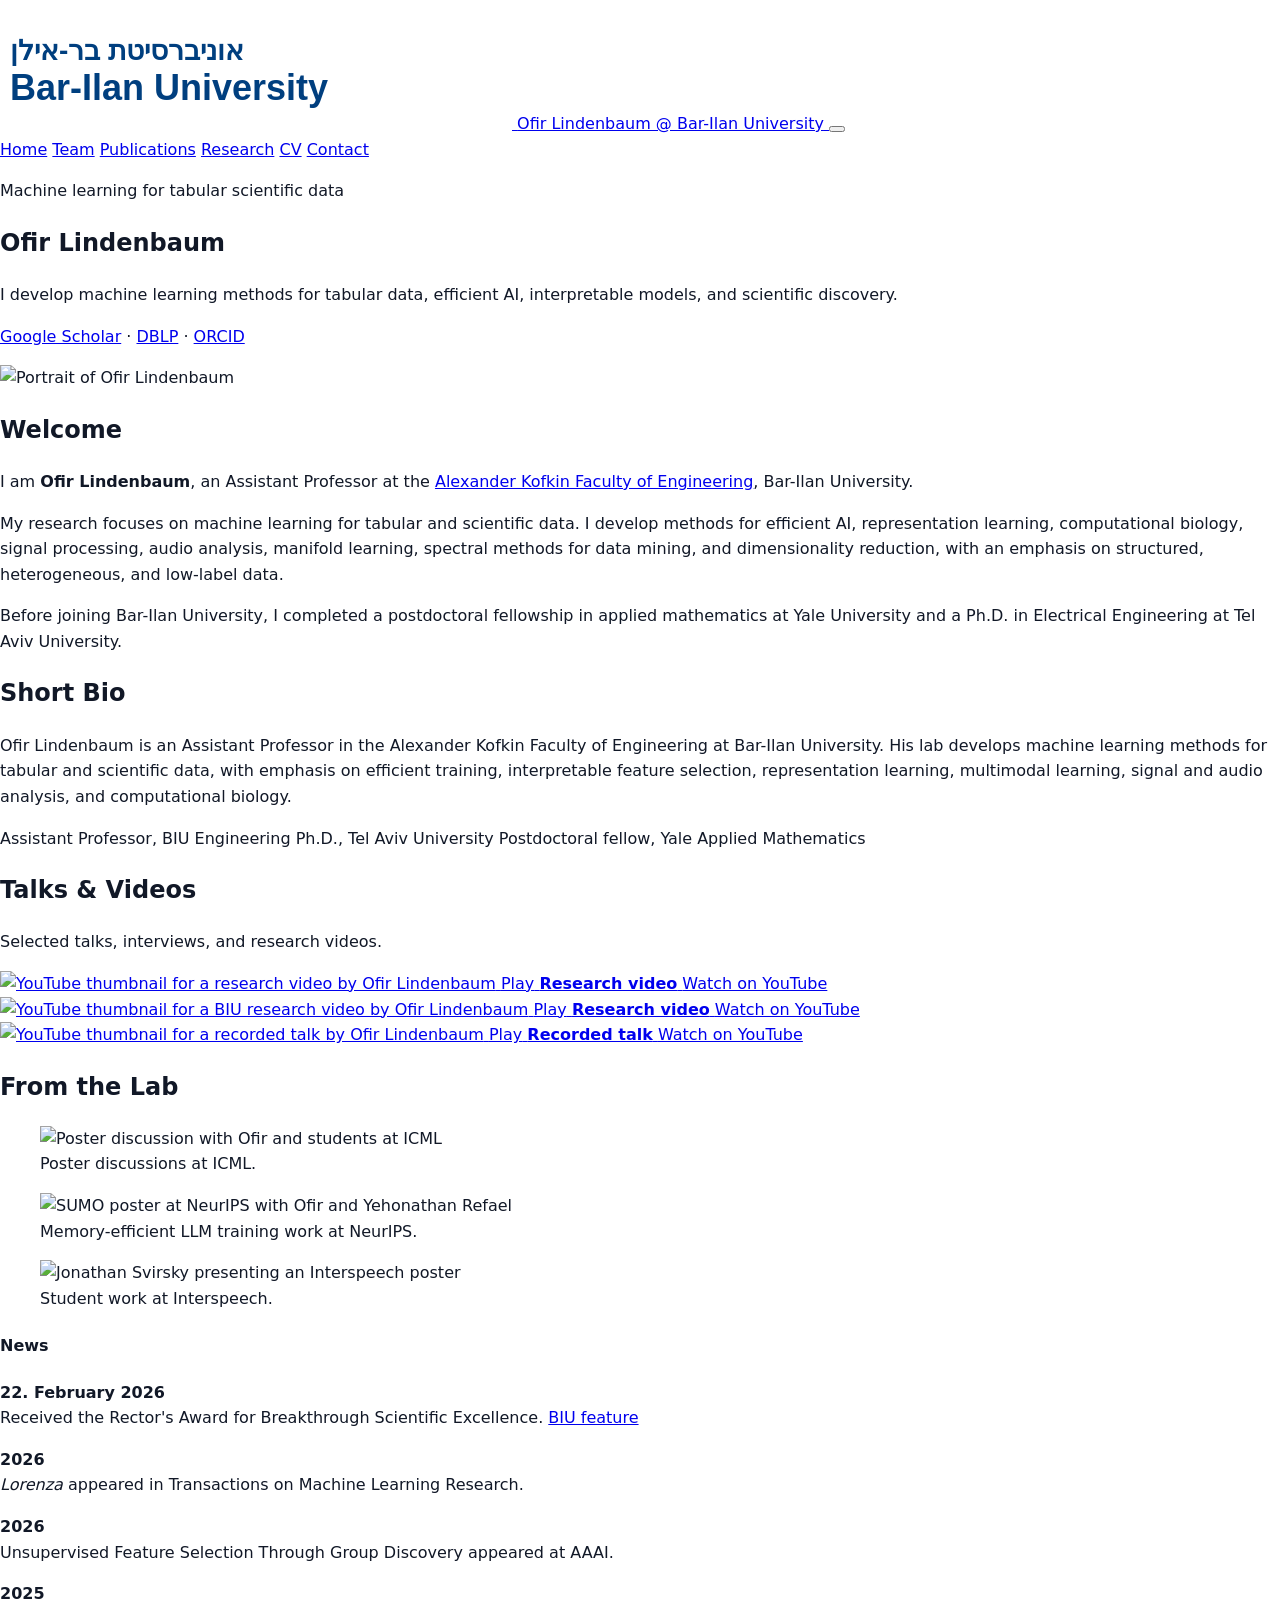
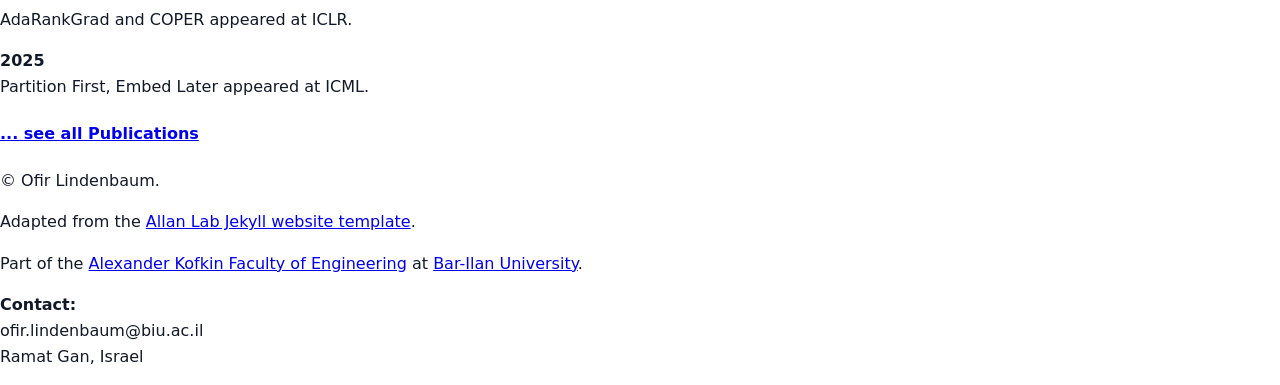
==== commit 5d3364bd: "Improve SEO discovery metadata" ====
--- a/index.html
+++ b/index.html
@@ -1,227 +1,220 @@
 <!DOCTYPE html>
 <html lang="en">
-<head>
-  <meta charset="UTF-8" />
-  <title>HackAgents BIU</title>
-  <meta name="viewport" content="width=device-width, initial-scale=1" />
-  <link rel="stylesheet" href="styles.css" />
-</head>
-<body>
-
-  <!-- LOGO BAR -->
-  <div class="logo-bar">
-    <!-- CS dept (left) -->
-    <a href="https://cs.biu.ac.il/en" target="_blank" rel="noreferrer" class="dept-text-link">
-      <div class="dept-logo-text">
-        <strong>Department of Computer Science</strong>
-        <em>Faculty of Exact Sciences &middot; Bar-Ilan University</em>
+  <head>
+    <meta charset="UTF-8" />
+    <meta name="viewport" content="width=device-width, initial-scale=1.0" />
+    <meta name="description" content="Ofir Lindenbaum's Machine Learning and Scientific Discovery Lab at Bar-Ilan University develops machine learning methods for tabular data, efficient AI, interpretable models, and scientific discovery." />
+    <meta name="robots" content="index, follow" />
+    <link rel="canonical" href="https://ofirlin.github.io/mlsd-lab/" />
+    <meta property="og:type" content="website" />
+    <meta property="og:site_name" content="Machine Learning and Scientific Discovery Lab" />
+    <meta property="og:title" content="Ofir Lindenbaum | Machine Learning and Scientific Discovery Lab" />
+    <meta property="og:description" content="Academic website of Ofir Lindenbaum and the Machine Learning and Scientific Discovery Lab at Bar-Ilan University." />
+    <meta property="og:url" content="https://ofirlin.github.io/mlsd-lab/" />
+    <meta property="og:image" content="https://ofirlin.github.io/mlsd-lab/images/hero/ml-scientific-discovery-bg.jpg" />
+    <meta name="twitter:card" content="summary_large_image" />
+    <meta name="twitter:title" content="Ofir Lindenbaum | Machine Learning and Scientific Discovery Lab" />
+    <meta name="twitter:description" content="Machine learning for tabular scientific data, efficient AI, interpretable models, and scientific discovery." />
+    <meta name="twitter:image" content="https://ofirlin.github.io/mlsd-lab/images/hero/ml-scientific-discovery-bg.jpg" />
+    <title>Ofir Lindenbaum | Machine Learning and Scientific Discovery Lab</title>
+    <link rel="stylesheet" href="styles.css?v=20260615-biu-logo" />
+    <script type="application/ld+json">
+      {
+        "@context": "https://schema.org",
+        "@type": "Person",
+        "name": "Ofir Lindenbaum",
+        "url": "https://ofirlin.github.io/mlsd-lab/",
+        "image": "https://ofirlin.github.io/mlsd-lab/images/ofir-lindenbaum-profile.jpg",
+        "jobTitle": "Assistant Professor",
+        "affiliation": {
+          "@type": "CollegeOrUniversity",
+          "name": "Bar-Ilan University",
+          "url": "https://www.biu.ac.il/en"
+        },
+        "worksFor": {
+          "@type": "ResearchOrganization",
+          "name": "Machine Learning and Scientific Discovery Lab",
+          "url": "https://ofirlin.github.io/mlsd-lab/"
+        },
+        "sameAs": [
+          "https://scholar.google.com/citations?user=jXxk6gcAAAAJ&hl=en",
+          "https://dblp.org/pid/142/4140",
+          "https://orcid.org/0000-0002-5990-742X"
+        ],
+        "knowsAbout": [
+          "Machine learning",
+          "Tabular data",
+          "Scientific discovery",
+          "Efficient AI",
+          "Interpretable models"
+        ]
+      }
+    </script>
+  </head>
+  <body>
+    <header class="navbar navbar-default navbar-fixed-top">
+      <div class="container-fluid nav-inner">
+        <a class="navbar-brand" href="index.html">
+          <img class="brand-logo" src="images/biu-logo.svg" alt="Bar-Ilan University logo" />
+          <span>Ofir Lindenbaum @ Bar-Ilan University</span>
+        </a>
+        <button class="navbar-toggle" type="button" aria-label="Toggle navigation" aria-expanded="false">
+          <span class="icon-bar"></span>
+          <span class="icon-bar"></span>
+          <span class="icon-bar"></span>
+        </button>
+        <nav class="navbar-links" aria-label="Main navigation">
+          <a href="index.html">Home</a>
+          <a href="team.html">Team</a>
+          <a href="publications.html">Publications</a>
+          <a href="research.html">Research</a>
+          <a href="files/ofir-lindenbaum-cv.pdf" target="_blank" rel="noreferrer">CV</a>
+          <a href="#contact">Contact</a>
+        </nav>
       </div>
-    </a>
-
-    <!-- Single BIU logo (center) -->
-    <a href="https://www.biu.ac.il/en" target="_blank" rel="noreferrer" class="biu-center-logo-link">
-      <img src="images/biu-logo.svg" alt="Bar-Ilan University" class="biu-center-logo" />
-    </a>
-
-    <!-- Engineering dept (right) -->
-    <a href="https://engineering.biu.ac.il/en" target="_blank" rel="noreferrer" class="dept-text-link">
-      <div class="dept-logo-text dept-logo-text-right">
-        <strong>Faculty of Engineering</strong>
-        <em>The Alexander Kofkin Faculty &middot; Bar-Ilan University</em>
+    </header>
+
+    <main class="container-fluid">
+      <section class="home-hero">
+        <div class="hero-copy">
+          <p class="eyebrow">Machine learning for tabular scientific data</p>
+          <h1>Ofir Lindenbaum</h1>
+          <p>
+            I develop machine learning methods for tabular data, efficient AI,
+            interpretable models, and scientific discovery.
+          </p>
+          <p class="profile-links">
+            <a href="https://scholar.google.com/citations?user=jXxk6gcAAAAJ&hl=en" target="_blank" rel="noreferrer">Google Scholar</a>
+            &middot; <a href="https://dblp.org/pid/142/4140" target="_blank" rel="noreferrer">DBLP</a>
+            &middot; <a href="https://orcid.org/0000-0002-5990-742X" target="_blank" rel="noreferrer">ORCID</a>
+          </p>
+        </div>
+        <div class="hero-media">
+          <img class="hero-portrait" src="images/ofir-lindenbaum-profile.jpg" alt="Portrait of Ofir Lindenbaum" />
+        </div>
+      </section>
+
+      <div class="row home-layout">
+        <section id="homeid" class="col-sm-8">
+          <h1>Welcome</h1>
+          <p>
+            I am <strong>Ofir Lindenbaum</strong>, an Assistant Professor at the
+            <a href="https://engineering.biu.ac.il/en" target="_blank" rel="noreferrer">Alexander Kofkin Faculty of Engineering</a>,
+            Bar-Ilan University.
+          </p>
+          <p>
+            My research focuses on machine learning for tabular and scientific
+            data. I develop methods for efficient AI, representation learning,
+            computational biology, signal processing, audio analysis, manifold
+            learning, spectral methods for data mining, and dimensionality
+            reduction, with an emphasis on structured, heterogeneous, and
+            low-label data.
+          </p>
+          <p>
+            Before joining Bar-Ilan University, I completed a postdoctoral fellowship
+            in applied mathematics at Yale University and a Ph.D. in Electrical
+            Engineering at Tel Aviv University.
+          </p>
+
+          <section class="short-bio">
+            <h2>Short Bio</h2>
+            <p>
+              Ofir Lindenbaum is an Assistant Professor in the Alexander Kofkin Faculty
+              of Engineering at Bar-Ilan University. His lab develops machine
+              learning methods for tabular and scientific data, with emphasis on
+              efficient training, interpretable feature selection, representation
+              learning, multimodal learning, signal and audio analysis, and
+              computational biology.
+            </p>
+            <div class="bio-facts" aria-label="Biography highlights">
+              <span>Assistant Professor, BIU Engineering</span>
+              <span>Ph.D., Tel Aviv University</span>
+              <span>Postdoctoral fellow, Yale Applied Mathematics</span>
+            </div>
+          </section>
+
+          <section class="talks-videos">
+            <div class="section-heading">
+              <h2>Talks &amp; Videos</h2>
+              <p>Selected talks, interviews, and research videos.</p>
+            </div>
+            <div class="video-grid">
+              <a class="video-card" href="https://www.youtube.com/watch?v=SelrAY-kFk0" target="_blank" rel="noreferrer">
+                <span class="video-thumb">
+                  <img src="https://img.youtube.com/vi/SelrAY-kFk0/hqdefault.jpg" alt="YouTube thumbnail for a research video by Ofir Lindenbaum" />
+                  <span class="play-button" aria-hidden="true">Play</span>
+                </span>
+                <strong>Research video</strong>
+                <span>Watch on YouTube</span>
+              </a>
+              <a class="video-card" href="https://www.youtube.com/watch?v=nRPyLBl0U9c" target="_blank" rel="noreferrer">
+                <span class="video-thumb">
+                  <img src="https://img.youtube.com/vi/nRPyLBl0U9c/hqdefault.jpg" alt="YouTube thumbnail for a BIU research video by Ofir Lindenbaum" />
+                  <span class="play-button" aria-hidden="true">Play</span>
+                </span>
+                <strong>Research video</strong>
+                <span>Watch on YouTube</span>
+              </a>
+              <a class="video-card" href="https://www.youtube.com/watch?v=-yciVG52yjQ" target="_blank" rel="noreferrer">
+                <span class="video-thumb">
+                  <img src="https://img.youtube.com/vi/-yciVG52yjQ/hqdefault.jpg" alt="YouTube thumbnail for a recorded talk by Ofir Lindenbaum" />
+                  <span class="play-button" aria-hidden="true">Play</span>
+                </span>
+                <strong>Recorded talk</strong>
+                <span>Watch on YouTube</span>
+              </a>
+            </div>
+          </section>
+
+          <section class="lab-gallery" aria-label="Group and conference photos">
+            <h2>From the Lab</h2>
+            <div class="lab-grid">
+              <figure>
+                <img src="images/lab/icml-discussion-1.jpg" alt="Poster discussion with Ofir and students at ICML" />
+                <figcaption>Poster discussions at ICML.</figcaption>
+              </figure>
+              <figure>
+                <img src="images/lab/neurips-sumo-poster.jpg" alt="SUMO poster at NeurIPS with Ofir and Yehonathan Refael" />
+                <figcaption>Memory-efficient LLM training work at NeurIPS.</figcaption>
+              </figure>
+              <figure>
+                <img src="images/lab/interspeech-poster.jpg" alt="Jonathan Svirsky presenting an Interspeech poster" />
+                <figcaption>Student work at Interspeech.</figcaption>
+              </figure>
+            </div>
+          </section>
+        </section>
+
+        <aside id="newsid" class="col-sm-4">
+          <div class="well">
+            <h4>News</h4>
+            <p><strong>22. February 2026</strong><br />Received the Rector's Award for Breakthrough Scientific Excellence. <a href="https://engineering.biu.ac.il/en/node/14576" target="_blank" rel="noreferrer">BIU feature</a></p>
+            <p><strong>2026</strong><br /><em>Lorenza</em> appeared in Transactions on Machine Learning Research.</p>
+            <p><strong>2026</strong><br />Unsupervised Feature Selection Through Group Discovery appeared at AAAI.</p>
+            <p><strong>2025</strong><br />AdaRankGrad and COPER appeared at ICLR.</p>
+            <p><strong>2025</strong><br />Partition First, Embed Later appeared at ICML.</p>
+            <h4><a href="publications.html">... see all Publications</a></h4>
+          </div>
+        </aside>
       </div>
-    </a>
-  </div>
-
-  <!-- HERO -->
-  <header class="hero">
-    <div class="hero-content">
-      <p class="date">14–15 MAY · BIU CS BUILDING</p>
-      <h1>HackAgents BIU</h1>
-      <p class="subtitle">
-        A 24-hour AI agents hackathon for CS &amp; Engineering students at Bar-Ilan University.
-        Build innovative solutions powered by LLMs. Win prizes. Connect.
-      </p>
-      <a href="https://forms.gle/Er1HhCyXxznf6cSs8" class="btn-primary btn-large">Register now</a>
-    </div>
-  </header>
-
-  <!-- ABOUT -->
-  <section class="section">
-    <h2>Save the date &middot; 14–15.5</h2>
-    <p>
-      The BIU Agents Hackathon is a 24-hour event for CS students from 2nd year and above and
-      Engineering students from 3rd year and above (undergraduate and MSc). Participants will
-      prototype, code, and develop agents using LLMs as their core technology — while
-      enjoying intensive hacking, networking, food, and the chance to win prizes!
-    </p>
-  </section>
-
-  <!-- SPONSORS -->
-  <section class="section">
-    <h2>Sponsors</h2>
-    <div class="sponsors">
-      <div class="sponsor-tier">
-        <h3>Gold</h3>
-        <a href="https://www.google.com" target="_blank" rel="noreferrer" class="sponsor-link">
-          <img src="https://www.google.com/images/branding/googlelogo/2x/googlelogo_color_272x92dp.png" style="height:40px" alt="Google" class="sponsor-logo" />
-        </a>
-      </div>
-      <div class="sponsor-tier">
-        <h3>Silver</h3>
-        <a href="https://www.cadence.com" target="_blank" rel="noreferrer" class="sponsor-link">
-          <img src="images/cadence-logo.svg" style="height:40px" alt="Cadence" class="sponsor-logo" />
-        </a>
-      </div>
-    </div>
-  </section>
-
-  <!-- ABOUT SECTION -->
-  <section class="section">
-    <h2>About</h2>
-    <p>The hackathon will take place on <strong>May 14–15</strong> at the <strong>BIU CS Building, common area (ground floor)</strong>. Over 24 hours, teams will develop agents — creative, functional, LLM-powered projects that tackle real-world problems.</p>
-    <div class="about-grid">
-      <div class="about-card">
-        <span class="about-icon">👥</span>
-        <h3>Teams</h3>
-        <p>Teams of 3–4 students are recommended. Form a team ahead of time or find teammates on-site during the kickoff.</p>
-      </div>
-      <div class="about-card">
-        <span class="about-icon">💡</span>
-        <h3>Projects</h3>
-        <p>Bring your own idea or join one of the project ideas proposed by our PhD students.</p>
-      </div>
-      <div class="about-card">
-        <span class="about-icon">🏆</span>
-        <h3>Prizes</h3>
-        <p>Top 3 teams win prizes, judged by experts from academia and industry. Prize details will be announced closer to the event.</p>
-      </div>
-      <div class="about-card">
-        <span class="about-icon">🍔</span>
-        <h3>Logistics</h3>
-        <p>You'll work in the CS building's common area throughout the hackathon. Food and drinks provided.</p>
-      </div>
-    </div>
-  </section>
-
-  <!-- JUDGES -->
-  <section class="section">
-    <h2>Judges</h2>
-    <p>Projects will be evaluated by experts from academia and industry. Judging criteria: technical depth, creativity, and potential impact.</p>
-    <div class="grid">
-      <div class="person">
-        <img src="images/sarit-kraus.jpg" alt="Prof. Sarit Kraus" class="person-photo" />
-        <div>
-          <h3>Prof. Sarit Kraus</h3>
-          <p>Computer Science</p>
+    </main>
+
+    <footer id="contact" class="panel">
+      <div class="panel-footer">
+        <div class="container-fluid footer-grid">
+          <div>
+            <p>&copy; <span id="current-year"></span> Ofir Lindenbaum.</p>
+            <p>Adapted from the <a href="https://www.allanlab.org/aboutwebsite.html" target="_blank" rel="noreferrer">Allan Lab Jekyll website template</a>.</p>
+          </div>
+          <div>
+            <p>Part of the <a href="https://engineering.biu.ac.il/en" target="_blank" rel="noreferrer">Alexander Kofkin Faculty of Engineering</a> at <a href="https://www.biu.ac.il/en" target="_blank" rel="noreferrer">Bar-Ilan University</a>.</p>
+          </div>
+          <div>
+            <p><strong>Contact:</strong><br />ofir.lindenbaum@biu.ac.il<br />Ramat Gan, Israel</p>
+          </div>
         </div>
       </div>
-      <div class="person">
-        <img src="https://sharongannot.group/wp-content/themes/sound/img/pic-sharon-gannot.jpg" alt="Prof. Sharon Gannot" class="person-photo" />
-        <div>
-          <h3>Prof. Sharon Gannot</h3>
-          <p>Engineering</p>
-        </div>
-      </div>
-      <div class="person">
-        <img src="https://u.cs.biu.ac.il/~kaminkg/authors/galk/avatar_hu0524f3c4459aaec3b3a6f1993099c166_79443_270x270_fill_q75_lanczos_center.jpg" alt="Prof. Gal Kaminka" class="person-photo" />
-        <div>
-          <h3>Prof. Gal Kaminka</h3>
-          <p>Computer Science</p>
-        </div>
-      </div>
-    </div>
-  </section>
-
-  <!-- MENTORS -->
-  <section class="section">
-    <h2>Mentors</h2>
-    <p>PhD students from CS and Engineering will be available throughout the hackathon to guide teams on research questions, model choices, and implementation details.</p>
-    <div class="mentors-grid" style="display:none">
-      <div class="mentor-card">
-        <span class="mentor-icon">🔬</span>
-        <h3>PhD Student</h3>
-        <p>NLP / LLM Agents</p>
-      </div>
-      <div class="mentor-card">
-        <span class="mentor-icon">🔬</span>
-        <h3>PhD Student</h3>
-        <p>Machine Learning</p>
-      </div>
-      <div class="mentor-card">
-        <span class="mentor-icon">🔬</span>
-        <h3>PhD Student</h3>
-        <p>Systems &amp; Engineering</p>
-      </div>
-    </div>
-  </section>
-
-  <!-- ORGANIZERS -->
-  <section class="section">
-    <h2>Organizers</h2>
-    <div class="grid">
-      <div class="person">
-        <div class="organizer-avatar">YE</div>
-        <h3>Dr. Yanai Elazar</h3>
-        <p>Bar-Ilan University</p>
-      </div>
-      <div class="person">
-        <div class="organizer-avatar">US</div>
-        <h3>Dr. Uri Shaham</h3>
-        <p>Bar-Ilan University</p>
-      </div>
-      <div class="person">
-        <div class="organizer-avatar">OL</div>
-        <h3>Dr. Ofir Lindenbaum</h3>
-        <p>Bar-Ilan University</p>
-      </div>
-      <div class="person">
-        <div class="organizer-avatar">AL</div>
-        <h3>Dr. Alexandra Litinsky</h3>
-        <p>Bar-Ilan University</p>
-      </div>
-    </div>
-  </section>
-
-  <!-- CTA -->
-  <section class="section section-dark">
-    <h2>Ready to build?</h2>
-    <p>Registration is open to BIU CS students (2nd year+) and Engineering students (3rd year+), including undergraduate and MSc students. Space is limited.</p>
-    <a href="https://forms.gle/Er1HhCyXxznf6cSs8" class="btn-primary btn-large">Register now</a>
-  </section>
-
-  <!-- FAQ -->
-  <section class="section">
-    <h2>FAQ</h2>
-    <div class="faq">
-      <div class="faq-item">
-        <h3>Who can participate?</h3>
-        <p>CS students from 2nd year and above, and Engineering students from 3rd year and above (undergraduate and MSc).</p>
-      </div>
-      <div class="faq-item">
-        <h3>When and where?</h3>
-        <p>May 14–15, BIU CS Building, common area (ground floor). The hackathon runs for 24 hours.</p>
-      </div>
-      <div class="faq-item">
-        <h3>What should we build?</h3>
-        <p>Any agent-based project using LLMs as a core technology. You can also pick from proposed projects by PhD students.</p>
-      </div>
-      <div class="faq-item">
-        <h3>Do I need a team before registering?</h3>
-        <p>No. You can register solo and form a team on-site during the kickoff. Teams of 3–4 students are recommended.</p>
-      </div>
-      <div class="faq-item">
-        <h3>Will food be provided?</h3>
-        <p>Yes! Food and drinks will be available throughout the 24-hour event.</p>
-      </div>
-    </div>
-  </section>
-
-  <!-- FOOTER -->
-  <footer class="footer">
-    <p>HackAgents BIU — May 14–15, 2026</p>
-    <p>Bar-Ilan University &middot; CS Building, Common Area</p>
-    <p><a href="mailto:hackagentsbiu@atomicmail.io">hackagentsbiu@atomicmail.io</a></p>
-  </footer>
-
-</body>
+    </footer>
+    <script src="script.js?v=20260618-video-avatars"></script>
+  </body>
 </html>
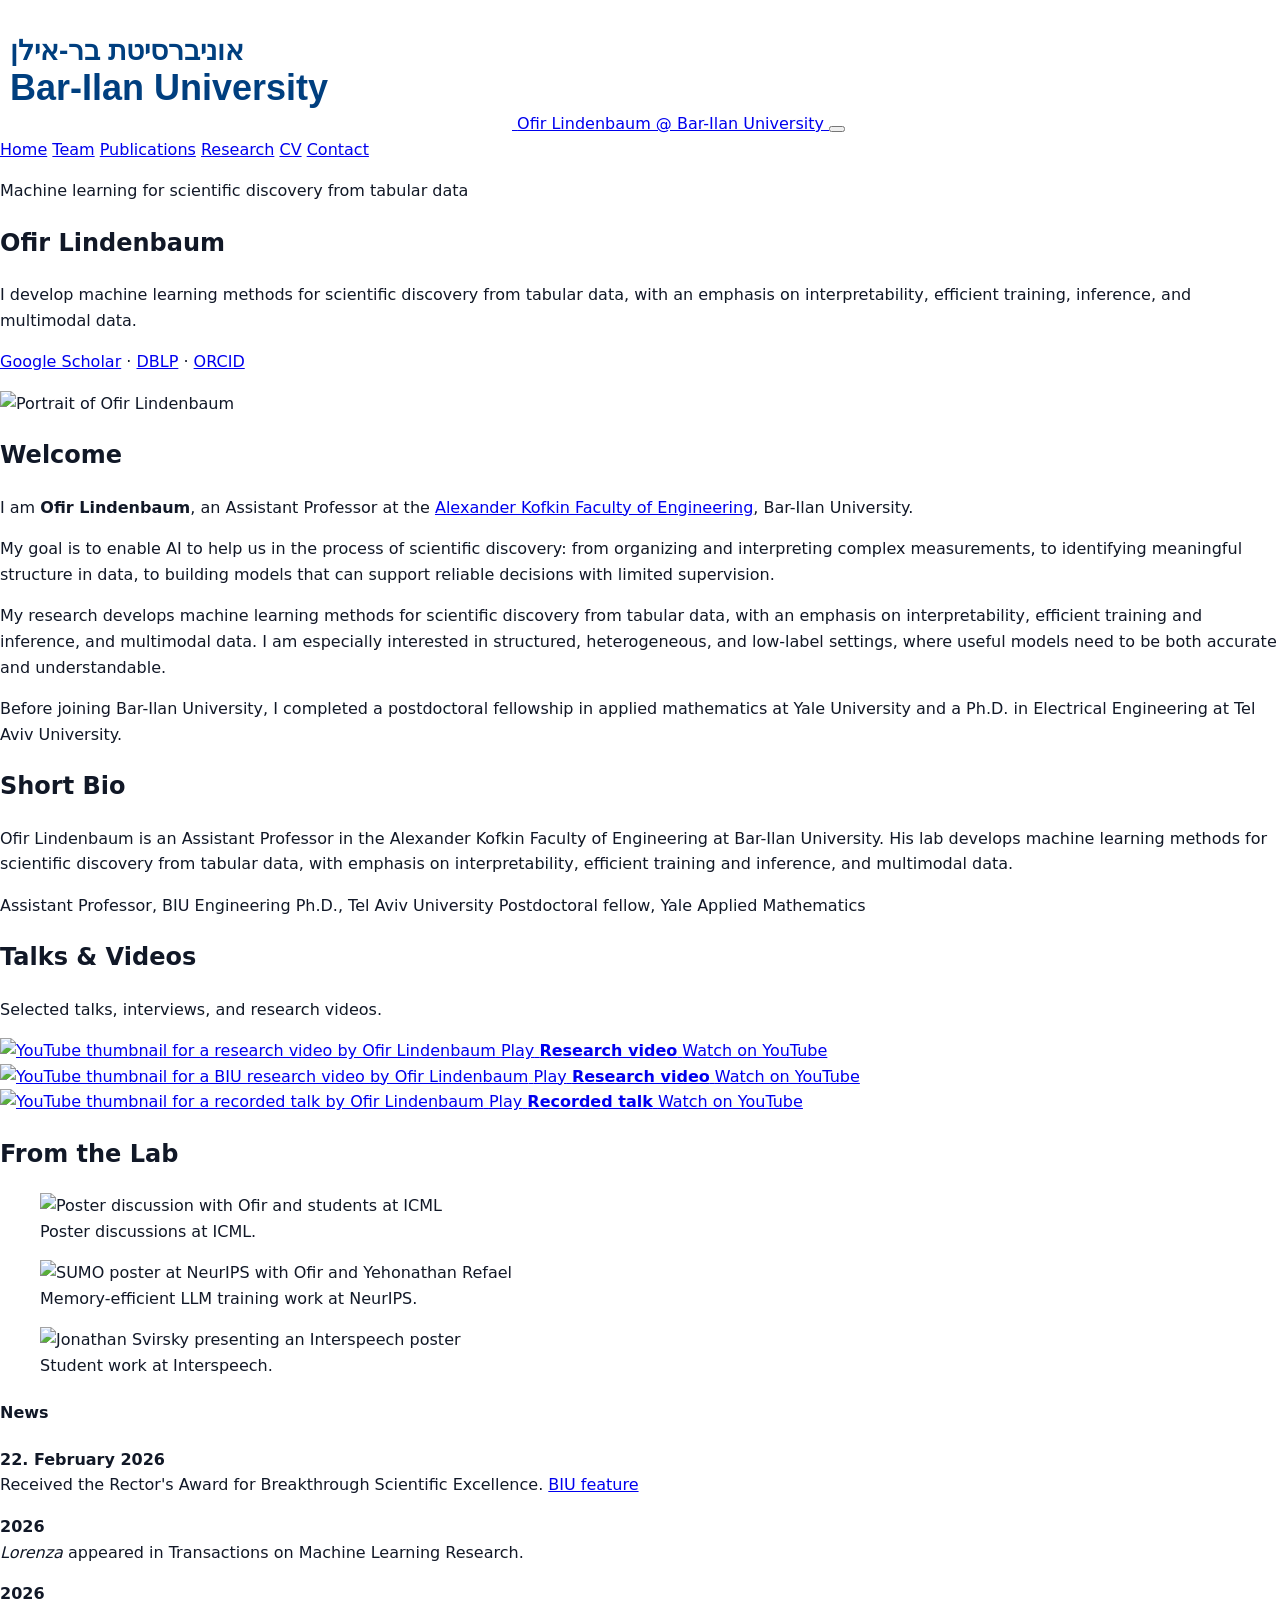
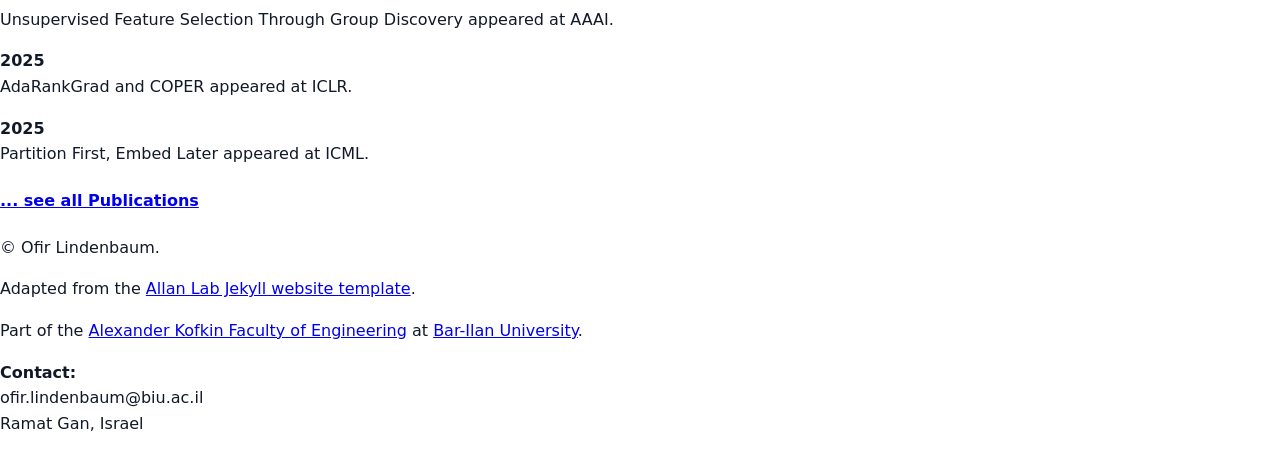
==== commit c928cace: "Update homepage research mission" ====
--- a/index.html
+++ b/index.html
@@ -3,18 +3,18 @@
   <head>
     <meta charset="UTF-8" />
     <meta name="viewport" content="width=device-width, initial-scale=1.0" />
-    <meta name="description" content="Ofir Lindenbaum's Machine Learning and Scientific Discovery Lab at Bar-Ilan University develops machine learning methods for tabular data, efficient AI, interpretable models, and scientific discovery." />
+    <meta name="description" content="Ofir Lindenbaum's Machine Learning and Scientific Discovery Lab at Bar-Ilan University develops machine learning methods for scientific discovery from tabular data, with emphasis on interpretability, efficient training, inference, and multimodal data." />
     <meta name="robots" content="index, follow" />
     <link rel="canonical" href="https://ofirlin.github.io/mlsd-lab/" />
     <meta property="og:type" content="website" />
     <meta property="og:site_name" content="Machine Learning and Scientific Discovery Lab" />
     <meta property="og:title" content="Ofir Lindenbaum | Machine Learning and Scientific Discovery Lab" />
-    <meta property="og:description" content="Academic website of Ofir Lindenbaum and the Machine Learning and Scientific Discovery Lab at Bar-Ilan University." />
+    <meta property="og:description" content="Machine learning methods for scientific discovery from tabular data, with emphasis on interpretability, efficient training, inference, and multimodal data." />
     <meta property="og:url" content="https://ofirlin.github.io/mlsd-lab/" />
     <meta property="og:image" content="https://ofirlin.github.io/mlsd-lab/images/hero/ml-scientific-discovery-bg.jpg" />
     <meta name="twitter:card" content="summary_large_image" />
     <meta name="twitter:title" content="Ofir Lindenbaum | Machine Learning and Scientific Discovery Lab" />
-    <meta name="twitter:description" content="Machine learning for tabular scientific data, efficient AI, interpretable models, and scientific discovery." />
+    <meta name="twitter:description" content="Machine learning methods for scientific discovery from tabular data, interpretability, efficient training and inference, and multimodal data." />
     <meta name="twitter:image" content="https://ofirlin.github.io/mlsd-lab/images/hero/ml-scientific-discovery-bg.jpg" />
     <title>Ofir Lindenbaum | Machine Learning and Scientific Discovery Lab</title>
     <link rel="stylesheet" href="styles.css?v=20260615-biu-logo" />
@@ -45,8 +45,10 @@
           "Machine learning",
           "Tabular data",
           "Scientific discovery",
-          "Efficient AI",
-          "Interpretable models"
+          "Efficient training",
+          "Efficient inference",
+          "Interpretable models",
+          "Multimodal data"
         ]
       }
     </script>
@@ -77,11 +79,12 @@
     <main class="container-fluid">
       <section class="home-hero">
         <div class="hero-copy">
-          <p class="eyebrow">Machine learning for tabular scientific data</p>
+          <p class="eyebrow">Machine learning for scientific discovery from tabular data</p>
           <h1>Ofir Lindenbaum</h1>
           <p>
-            I develop machine learning methods for tabular data, efficient AI,
-            interpretable models, and scientific discovery.
+            I develop machine learning methods for scientific discovery from
+            tabular data, with an emphasis on interpretability, efficient
+            training, inference, and multimodal data.
           </p>
           <p class="profile-links">
             <a href="https://scholar.google.com/citations?user=jXxk6gcAAAAJ&hl=en" target="_blank" rel="noreferrer">Google Scholar</a>
@@ -103,12 +106,18 @@
             Bar-Ilan University.
           </p>
           <p>
-            My research focuses on machine learning for tabular and scientific
-            data. I develop methods for efficient AI, representation learning,
-            computational biology, signal processing, audio analysis, manifold
-            learning, spectral methods for data mining, and dimensionality
-            reduction, with an emphasis on structured, heterogeneous, and
-            low-label data.
+            My goal is to enable AI to help us in the process of scientific
+            discovery: from organizing and interpreting complex measurements, to
+            identifying meaningful structure in data, to building models that can
+            support reliable decisions with limited supervision.
+          </p>
+          <p>
+            My research develops machine learning methods for scientific
+            discovery from tabular data, with an emphasis on interpretability,
+            efficient training and inference, and multimodal data. I am
+            especially interested in structured, heterogeneous, and low-label
+            settings, where useful models need to be both accurate and
+            understandable.
           </p>
           <p>
             Before joining Bar-Ilan University, I completed a postdoctoral fellowship
@@ -121,10 +130,9 @@
             <p>
               Ofir Lindenbaum is an Assistant Professor in the Alexander Kofkin Faculty
               of Engineering at Bar-Ilan University. His lab develops machine
-              learning methods for tabular and scientific data, with emphasis on
-              efficient training, interpretable feature selection, representation
-              learning, multimodal learning, signal and audio analysis, and
-              computational biology.
+              learning methods for scientific discovery from tabular data, with
+              emphasis on interpretability, efficient training and inference,
+              and multimodal data.
             </p>
             <div class="bio-facts" aria-label="Biography highlights">
               <span>Assistant Professor, BIU Engineering</span>
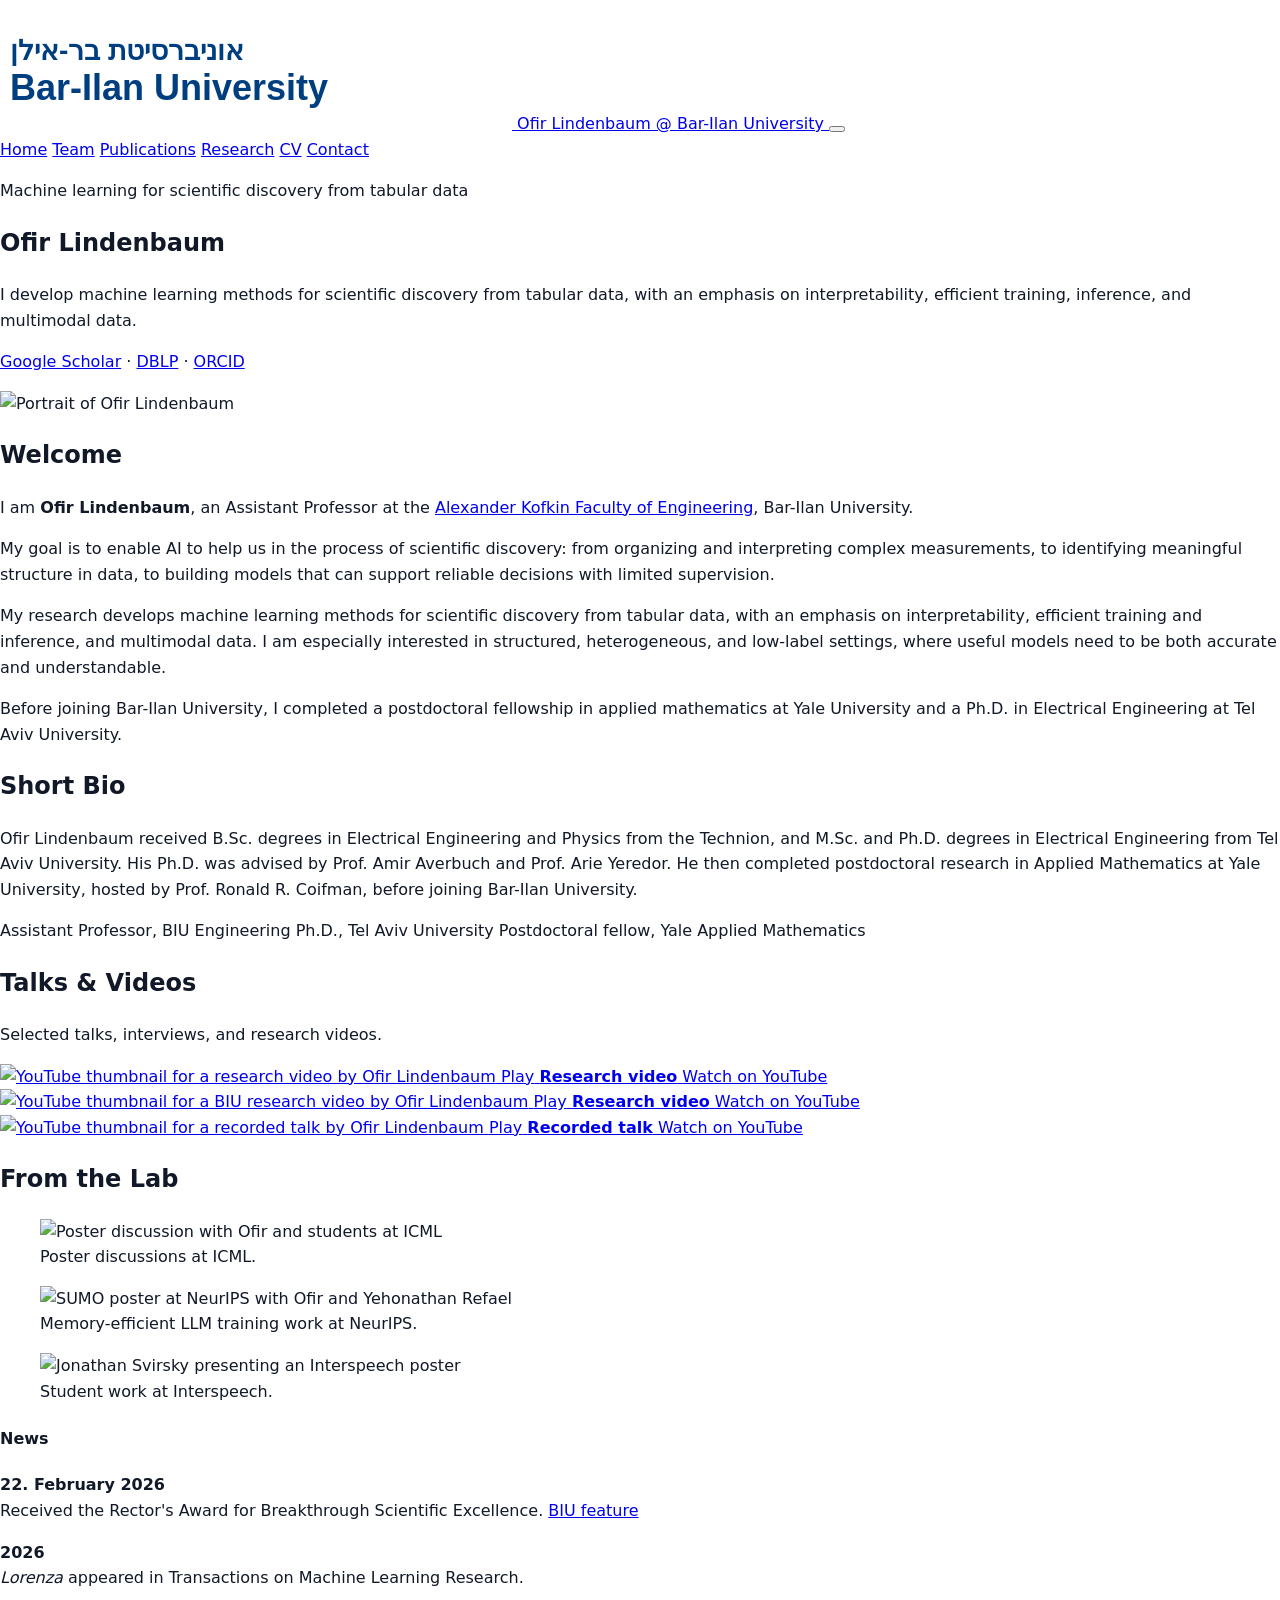
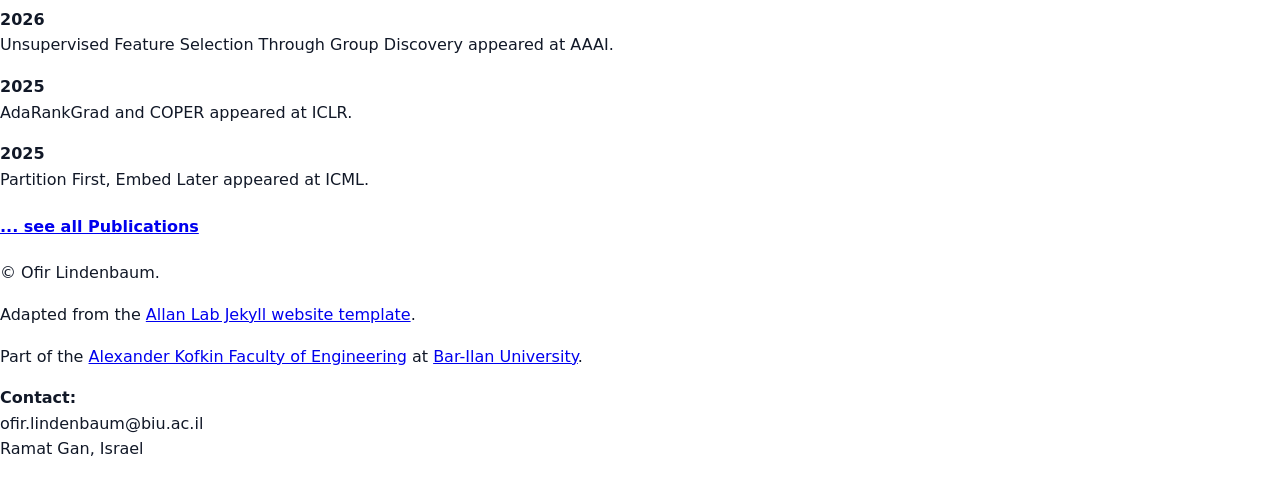
==== commit bd77d3ea: "Revise short bio background" ====
--- a/index.html
+++ b/index.html
@@ -128,11 +128,13 @@
           <section class="short-bio">
             <h2>Short Bio</h2>
             <p>
-              Ofir Lindenbaum is an Assistant Professor in the Alexander Kofkin Faculty
-              of Engineering at Bar-Ilan University. His lab develops machine
-              learning methods for scientific discovery from tabular data, with
-              emphasis on interpretability, efficient training and inference,
-              and multimodal data.
+              Ofir Lindenbaum received B.Sc. degrees in Electrical Engineering
+              and Physics from the Technion, and M.Sc. and Ph.D. degrees in
+              Electrical Engineering from Tel Aviv University. His Ph.D. was
+              advised by Prof. Amir Averbuch and Prof. Arie Yeredor. He then
+              completed postdoctoral research in Applied Mathematics at Yale
+              University, hosted by Prof. Ronald R. Coifman, before joining
+              Bar-Ilan University.
             </p>
             <div class="bio-facts" aria-label="Biography highlights">
               <span>Assistant Professor, BIU Engineering</span>
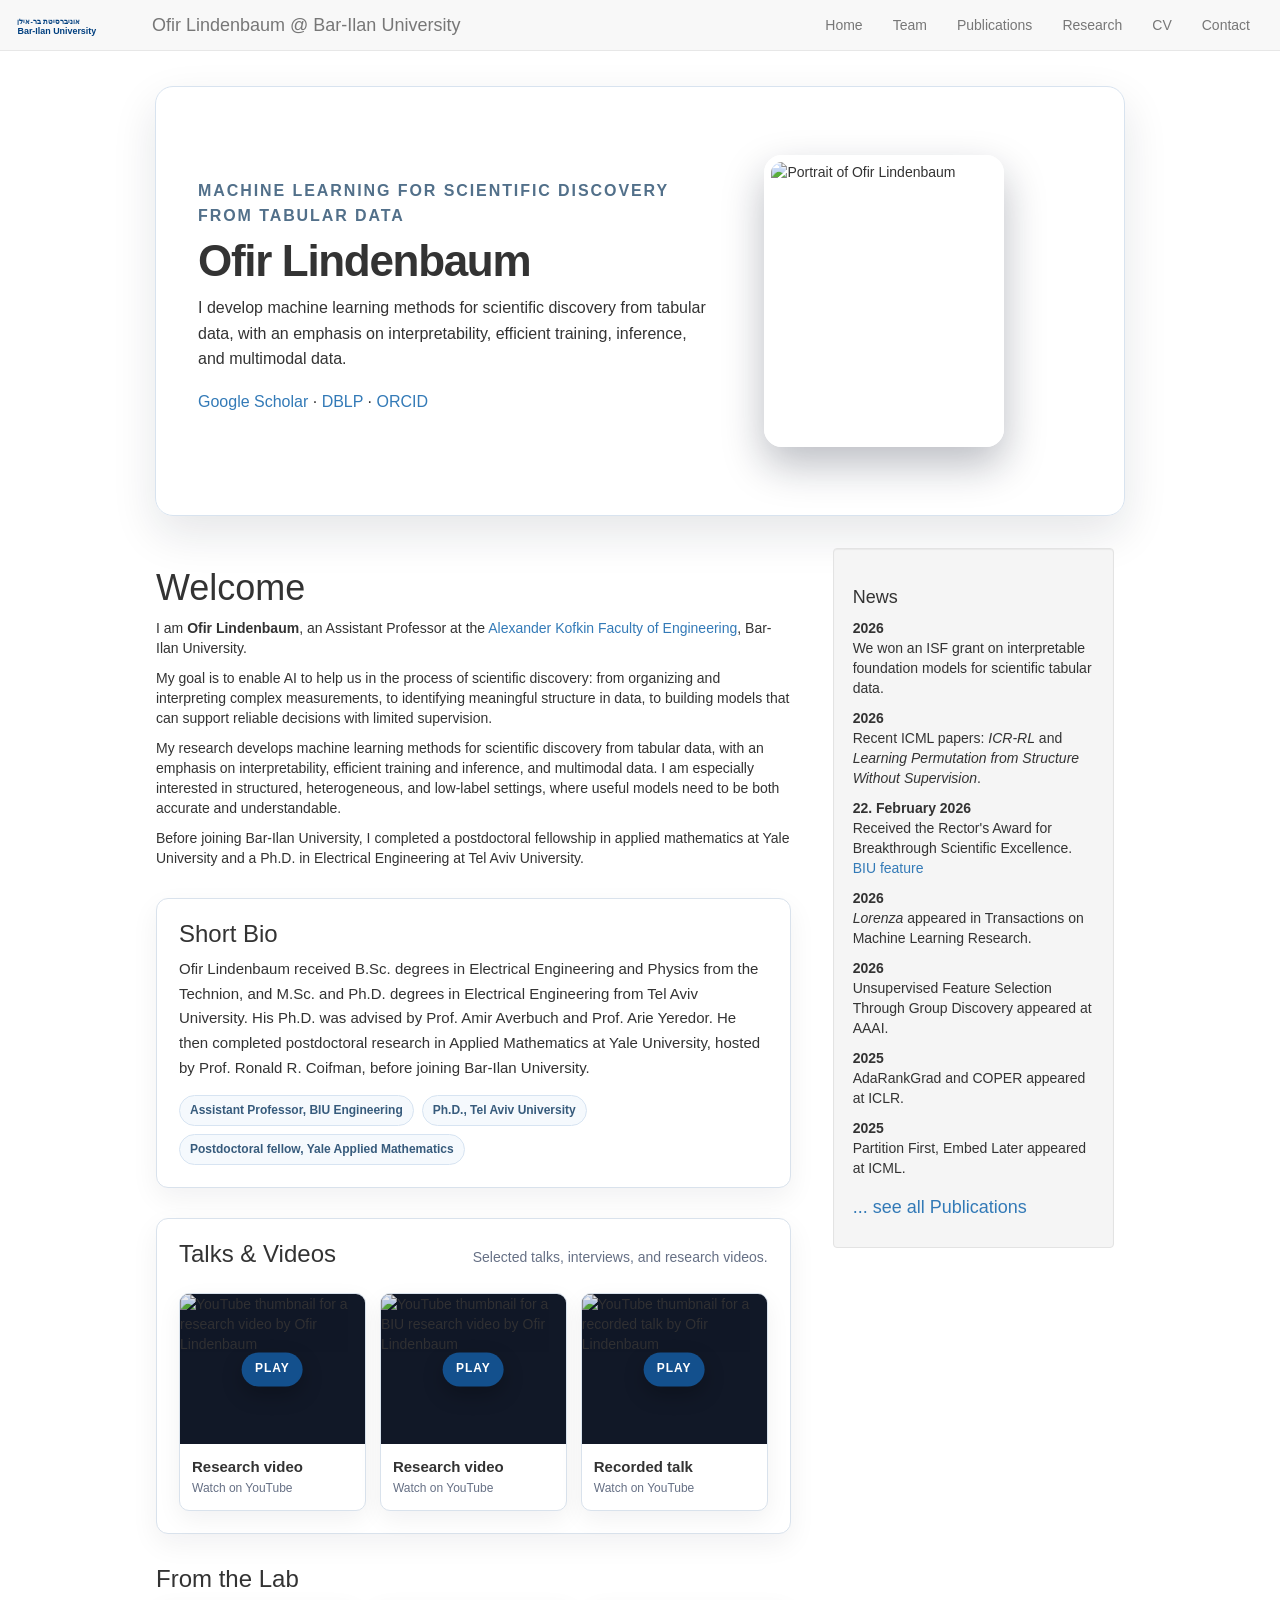
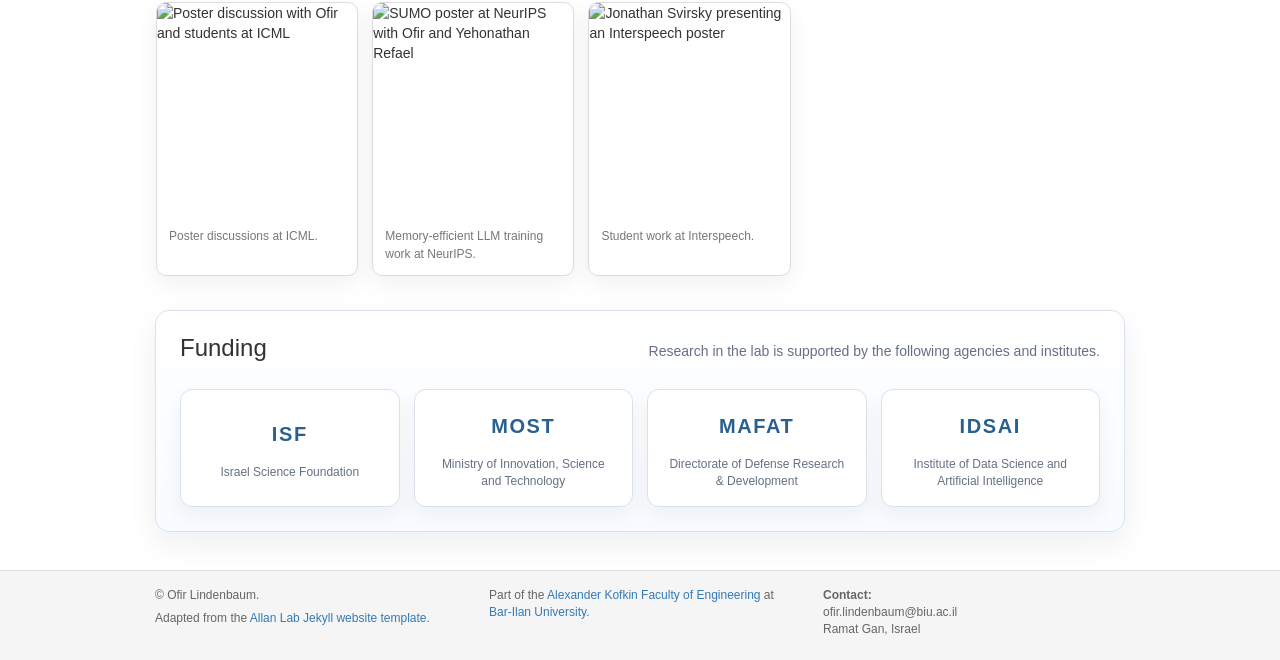
==== commit 8b51fd22: "Add grant news and funding section" ====
--- a/index.html
+++ b/index.html
@@ -198,6 +198,8 @@
         <aside id="newsid" class="col-sm-4">
           <div class="well">
             <h4>News</h4>
+            <p><strong>2026</strong><br />We won an ISF grant on interpretable foundation models for scientific tabular data.</p>
+            <p><strong>2026</strong><br />Recent ICML papers: <em>ICR-RL</em> and <em>Learning Permutation from Structure Without Supervision</em>.</p>
             <p><strong>22. February 2026</strong><br />Received the Rector's Award for Breakthrough Scientific Excellence. <a href="https://engineering.biu.ac.il/en/node/14576" target="_blank" rel="noreferrer">BIU feature</a></p>
             <p><strong>2026</strong><br /><em>Lorenza</em> appeared in Transactions on Machine Learning Research.</p>
             <p><strong>2026</strong><br />Unsupervised Feature Selection Through Group Discovery appeared at AAAI.</p>
@@ -207,6 +209,31 @@
           </div>
         </aside>
       </div>
+
+      <section class="funding-section" aria-labelledby="funding-title">
+        <div class="section-heading">
+          <h2 id="funding-title">Funding</h2>
+          <p>Research in the lab is supported by the following agencies and institutes.</p>
+        </div>
+        <div class="funding-grid">
+          <a class="funding-card" href="https://www.isf.org.il/" target="_blank" rel="noreferrer">
+            <span class="funding-logo">ISF</span>
+            <span>Israel Science Foundation</span>
+          </a>
+          <a class="funding-card" href="https://www.gov.il/en/departments/ministry_of_science_and_technology" target="_blank" rel="noreferrer">
+            <span class="funding-logo">MOST</span>
+            <span>Ministry of Innovation, Science and Technology</span>
+          </a>
+          <a class="funding-card" href="https://ddrd-mafat.mod.gov.il/en" target="_blank" rel="noreferrer">
+            <span class="funding-logo">MAFAT</span>
+            <span>Directorate of Defense Research &amp; Development</span>
+          </a>
+          <a class="funding-card" href="https://www.idsai.org/index.aspx" target="_blank" rel="noreferrer">
+            <span class="funding-logo">IDSAI</span>
+            <span>Institute of Data Science and Artificial Intelligence</span>
+          </a>
+        </div>
+      </section>
     </main>
 
     <footer id="contact" class="panel">
--- a/styles.css
+++ b/styles.css
@@ -1,327 +1,196 @@
 :root {
-  --biu-green: #004d40;
-  --biu-green-light: #00695c;
-  --bg-dark: #050816;
-  --bg-light: #ffffff;
-  --accent: #f97316;
-  --accent-hover: #fb923c;
-  --text-main: #111827;
-  --text-muted: #4b5563;
-  --border-subtle: #e5e7eb;
-  --max-width: 960px;
-  --radius: 12px;
-  --shadow-soft: 0 16px 40px rgba(15, 23, 42, 0.12);
+  --link: #337ab7;
+  --ink: #333;
+  --muted: #777;
+  --border: #e7e7e7;
+  --navbar: #f8f8f8;
+  --well: #f5f5f5;
 }
 
-*, *::before, *::after {
-  box-sizing: border-box;
+* { box-sizing: border-box; }
+html { scroll-behavior: smooth; }
+body { margin: 0; padding-top: 70px; color: var(--ink); background: white; font: 14px/1.42857143 "Helvetica Neue", Helvetica, Arial, sans-serif; }
+a { color: var(--link); text-decoration: none; }
+a:hover { color: #23527c; text-decoration: underline; }
+p { margin: 0 0 10px; }
+h1, h2, h3, h4 { margin-top: 20px; margin-bottom: 10px; font-family: inherit; font-weight: 500; line-height: 1.1; }
+h1 { font-size: 36px; }
+h2 { font-size: 30px; }
+h3 { font-size: 24px; }
+h4 { font-size: 18px; }
+
+.container-fluid { width: 100%; max-width: 1000px; margin-right: auto; margin-left: auto; padding-right: 15px; padding-left: 15px; }
+.row { display: flex; margin-right: -15px; margin-left: -15px; }
+.col-sm-8 { width: 66.66666667%; padding-right: 16px; padding-left: 16px; }
+.col-sm-4 { width: 33.33333333%; padding-right: 26px; padding-left: 26px; }
+
+.navbar { position: relative; min-height: 50px; margin-bottom: 20px; border: 1px solid transparent; }
+.navbar-fixed-top { position: fixed; z-index: 1000; top: 0; right: 0; left: 0; border-width: 0 0 1px; }
+.navbar-default { border-color: var(--border); background-color: var(--navbar); }
+.nav-inner { display: flex; min-height: 50px; align-items: center; justify-content: space-between; max-width: none; }
+.navbar-brand { display: flex; align-items: center; gap: 10px; color: #777; font-size: 18px; line-height: 20px; }
+.navbar-brand:hover { color: #5e5e5e; text-decoration: none; }
+.brand-logo { display: block; width: auto; height: 32px; object-fit: contain; }
+.navbar-links { display: flex; margin-left: auto; }
+.navbar-links a { padding: 15px; color: #777; line-height: 20px; }
+.navbar-links a:hover { color: #333; text-decoration: none; }
+.navbar-toggle { display: none; padding: 9px 10px; border: 1px solid #ddd; border-radius: 4px; background-color: transparent; }
+.icon-bar { display: block; width: 22px; height: 2px; border-radius: 1px; background-color: #888; }
+.icon-bar + .icon-bar { margin-top: 4px; }
+
+.home-layout { align-items: flex-start; }
+#newsid p { text-align: left; }
+.well { min-height: 20px; margin-bottom: 20px; padding: 19px; border: 1px solid #e3e3e3; border-radius: 4px; background-color: var(--well); box-shadow: inset 0 1px 1px rgba(0, 0, 0, .05); }
+.profile-links { margin-top: 17px; }
+.profile-photo { display: block; width: min(100%, 430px); max-height: 390px; margin: 24px auto 20px; border-radius: 2%; object-fit: cover; object-position: center 34%; }
+
+.home-hero { display: grid; grid-template-columns: minmax(0, .9fr) 280px; gap: 28px; align-items: center; min-height: 430px; margin: 16px 0 32px; padding: 42px; border: 1px solid #d8e3ef; border-radius: 18px; background: linear-gradient(90deg, rgba(255,255,255,.96), rgba(255,255,255,.62)), url("images/hero/ml-scientific-discovery-bg.jpg") center / cover no-repeat; box-shadow: 0 18px 45px rgba(15, 23, 42, .11); }
+.eyebrow { margin-bottom: 8px; color: #52708a; font-size: 12px; font-weight: 700; letter-spacing: .12em; text-transform: uppercase; }
+.hero-copy h1 { margin-top: 0; font-size: 44px; font-weight: 700; letter-spacing: -.03em; }
+.hero-copy p { font-size: 16px; line-height: 1.6; }
+.hero-media { display: flex; min-height: 310px; align-items: center; justify-content: center; }
+.hero-portrait { display: block; width: 240px; height: 292px; border: 7px solid rgba(255,255,255,.95); border-radius: 18px; object-fit: cover; object-position: center 34%; box-shadow: 0 18px 42px rgba(15, 23, 42, .28); }
+
+.paper-strip { display: grid; grid-template-columns: repeat(3, minmax(0, 1fr)); gap: 14px; margin: 24px 0 16px; }
+.paper-strip article { overflow: hidden; border: 1px solid #d9e2ec; border-radius: 10px; background: white; box-shadow: 0 8px 24px rgba(15, 23, 42, .07); }
+.paper-strip img { display: block; width: 100%; height: 150px; margin: 0; border: 0; border-radius: 0; background: white; object-fit: cover; }
+.paper-strip strong { display: block; padding: 12px 12px 2px; font-size: 14px; line-height: 1.25; }
+.paper-strip span { display: block; padding: 0 12px 12px; color: #6b7280; font-size: 12px; }
+.short-bio, .talks-videos { margin-top: 30px; padding: 22px; border: 1px solid #d9e2ec; border-radius: 12px; background: #fff; box-shadow: 0 10px 28px rgba(15, 23, 42, .06); }
+.short-bio h2, .talks-videos h2 { margin-top: 0; font-size: 24px; }
+.short-bio p { font-size: 15px; line-height: 1.65; }
+.bio-facts { display: flex; flex-wrap: wrap; gap: 8px; margin-top: 14px; }
+.bio-facts span { display: inline-block; padding: 6px 10px; border: 1px solid #d7e4f2; border-radius: 999px; color: #375b7c; background: #f5f9fd; font-size: 12px; font-weight: 700; }
+.section-heading { display: flex; gap: 18px; align-items: baseline; justify-content: space-between; }
+.section-heading p { margin: 0; color: #667085; }
+.video-grid { display: grid; grid-template-columns: repeat(3, minmax(0, 1fr)); gap: 14px; margin-top: 16px; }
+.video-card { display: block; overflow: hidden; border: 1px solid #d9e2ec; border-radius: 10px; color: inherit; background: white; box-shadow: 0 8px 24px rgba(15, 23, 42, .06); }
+.video-card:hover { text-decoration: none; transform: translateY(-1px); box-shadow: 0 12px 28px rgba(15, 23, 42, .1); }
+.video-thumb { position: relative; display: block; background: #111827; }
+.video-thumb img { display: block; width: 100%; height: 150px; margin: 0; border: 0; border-radius: 0; object-fit: cover; opacity: .92; }
+.play-button { position: absolute; top: 50%; left: 50%; transform: translate(-50%, -50%); padding: 8px 13px; border-radius: 999px; color: white; background: rgba(20, 85, 150, .92); font-size: 12px; font-weight: 700; text-transform: uppercase; letter-spacing: .08em; box-shadow: 0 8px 20px rgba(0, 0, 0, .25); }
+.video-card strong { display: block; padding: 12px 12px 2px; font-size: 15px; }
+.video-card > span:last-child { display: block; padding: 0 12px 13px; color: #667085; font-size: 12px; }
+.lab-gallery { margin-top: 32px; }
+.lab-gallery h2 { font-size: 24px; }
+.lab-grid { display: grid; grid-template-columns: repeat(3, minmax(0, 1fr)); gap: 14px; }
+.lab-grid figure { overflow: hidden; margin: 0; border: 1px solid #ddd; border-radius: 10px; background: white; box-shadow: 0 8px 24px rgba(15, 23, 42, .06); }
+.lab-grid img { display: block; width: 100%; height: 210px; margin: 0; border: 0; border-radius: 0; object-fit: cover; }
+.lab-grid figure:nth-child(1) img { object-position: 48% 45%; }
+.lab-grid figure:nth-child(2) img { object-position: center 42%; }
+.lab-grid figure:nth-child(3) img { object-position: center 32%; }
+.lab-grid figcaption { padding: 10px 12px 12px; }
+
+.funding-section { margin: 34px 0 38px; padding: 24px; border: 1px solid #d9e2ec; border-radius: 14px; background: linear-gradient(180deg, #ffffff, #f8fbff); box-shadow: 0 12px 30px rgba(15, 23, 42, .07); }
+.funding-section h2 { margin-top: 0; font-size: 24px; }
+.funding-grid { display: grid; grid-template-columns: repeat(4, minmax(0, 1fr)); gap: 14px; margin-top: 18px; }
+.funding-card { display: flex; min-height: 118px; flex-direction: column; gap: 11px; justify-content: center; padding: 16px; border: 1px solid #d9e2ec; border-radius: 12px; color: #334155; background: white; text-align: center; box-shadow: 0 8px 22px rgba(15, 23, 42, .055); }
+.funding-card:hover { color: #23527c; text-decoration: none; transform: translateY(-1px); box-shadow: 0 12px 28px rgba(15, 23, 42, .09); }
+.funding-logo { display: inline-flex; min-height: 38px; align-items: center; justify-content: center; color: #286090; font-size: 20px; font-weight: 800; letter-spacing: .08em; }
+.funding-card span:last-child { color: #667085; font-size: 12px; line-height: 1.35; }
+
+.carousel { position: relative; margin: 20px 30px; border-radius: 3px; background: #eee; }
+.carousel-inner { position: relative; overflow: hidden; width: 100%; height: 420px; }
+.item { position: absolute; inset: 0; display: none; background: white; }
+.item.active { display: block; }
+.item img { display: block; width: 100%; height: 100%; margin: 0; border-radius: 2%; object-fit: contain; }
+.carousel-caption { position: absolute; right: 0; bottom: 0; left: 0; padding: 10px 15px; color: white; background: rgba(0, 0, 0, .58); text-align: center; }
+.carousel-indicators { position: absolute; z-index: 3; right: 0; bottom: 38px; left: 0; display: flex; justify-content: center; gap: 5px; padding: 0; list-style: none; }
+.carousel-indicators button { width: 10px; height: 10px; padding: 0; border: 1px solid white; border-radius: 50%; background: transparent; cursor: pointer; }
+.carousel-indicators button.active { background: white; }
+.carousel-control { position: absolute; z-index: 3; top: 0; bottom: 0; width: 9%; border: 0; color: white; background: transparent; font-size: 44px; opacity: .5; cursor: pointer; text-shadow: 0 1px 2px rgba(0, 0, 0, .6); }
+.carousel-control:hover { opacity: .9; }
+.left.carousel-control { left: 0; background: linear-gradient(to right, rgba(0, 0, 0, .25), transparent); }
+.right.carousel-control { right: 0; background: linear-gradient(to left, rgba(0, 0, 0, .25), transparent); }
+
+.portrait-note { margin: 26px 0 12px; }
+.portrait-placeholder { display: grid; width: 150px; height: 180px; place-items: center; border: 1px dashed #aaa; border-radius: 2%; color: #999; background: #fafafa; text-align: center; }
+figcaption { margin-top: 5px; color: var(--muted); font-size: 12px; text-align: left; }
+
+.page-content { min-height: calc(100vh - 220px); padding-top: 10px; padding-bottom: 36px; }
+.publication-tools { display: flex; flex-wrap: wrap; gap: 8px 12px; align-items: center; margin: 22px 0 18px; padding: 12px; border: 1px solid #e3e3e3; border-radius: 4px; background: var(--well); }
+.publication-tools label { font-weight: 700; }
+.publication-tools input { min-width: 300px; flex: 1; min-height: 34px; padding: 6px 10px; border: 1px solid #ccc; border-radius: 4px; background: white; font: inherit; }
+.publication-list { border-top: 1px solid #ddd; }
+.year-group { display: grid; grid-template-columns: 64px minmax(0, 1fr); border-bottom: 1px solid #ddd; }
+.year-group h3 { margin: 0; padding: 16px 10px 0 0; color: #555; font-size: 15px; font-weight: 700; }
+.year-publications { border-left: 1px solid #ddd; }
+.publication { padding: 13px 0 12px 16px; border-bottom: 1px solid #eee; }
+.publication:last-child { border-bottom: 0; }
+.publication-title { color: #333; font-size: 15px; font-weight: 700; }
+.publication p { margin: 3px 0 0; color: #777; font-size: 13px; }
+.venue { color: #555; }
+.venue-badge { display: inline-block; padding: 2px 7px; border-radius: 4px; color: #286090; background: #eef6ff; font-size: 12px; font-weight: 700; letter-spacing: .02em; }
+.empty-state { padding: 16px 0; }
+.group-highlights { margin-bottom: 38px; }
+.group-highlights > h2, #full-list > h2 { margin-top: 30px; font-size: 26px; }
+.highlight-publication { display: grid; grid-template-columns: 230px minmax(0, 1fr); gap: 18px; align-items: start; padding: 18px 0 17px; border-bottom: 1px solid #eee; }
+.highlight-publication img { display: block; width: 230px; height: 146px; margin: 2px 0 0; border: 0; border-radius: 0; background: white; object-fit: contain; box-shadow: none; }
+.highlight-publication h3 { margin: 0 0 8px; color: #333; font-size: 17px; font-weight: 700; line-height: 1.25; }
+.highlight-publication p { margin: 4px 0; }
+.highlight-publication .authors { color: #666; }
+.venue-line { margin-top: 7px; }
+.venue-line a { display: inline-block; padding: 2px 7px; border-radius: 4px; color: #286090; background: #eef6ff; font-size: 12px; font-weight: 700; letter-spacing: .02em; }
+.venue-line a:hover { color: #1f4f7a; background: #e2f0ff; text-decoration: none; }
+.distinction { display: inline-block; margin-left: 5px; padding: 2px 7px; border-radius: 10px; color: #8a5a00; background: #fff3cd; font-size: 11px; font-weight: 700; letter-spacing: .02em; text-transform: uppercase; }
+.distinction-oral { color: #1f5e42; background: #dff3e8; }
+
+.research-grid { display: grid; grid-template-columns: repeat(2, minmax(0, 1fr)); gap: 22px; margin-top: 24px; }
+.research-card { overflow: hidden; border: 1px solid #d9e2ec; border-radius: 12px; background: white; box-shadow: 0 10px 28px rgba(15, 23, 42, .07); }
+.research-card img { display: block; width: 100%; height: 225px; margin: 0; padding: 12px; border-bottom: 1px solid #ddd; border-radius: 0; background: #f8fafc; object-fit: contain; object-position: center; }
+.research-card-body { padding: 15px; }
+.research-card h3 { margin: 0 0 8px; font-size: 20px; }
+.research-card p { margin: 0 0 13px; color: #666; }
+.research-papers { margin: 0; padding: 0; list-style: none; border-top: 1px solid #eef2f7; }
+.research-papers li { display: flex; gap: 10px; align-items: baseline; justify-content: space-between; padding: 8px 0; border-bottom: 1px solid #eef2f7; }
+.research-papers a { font-weight: 700; }
+.research-papers span { flex: 0 0 auto; padding: 2px 7px; border-radius: 4px; color: #286090; background: #eef6ff; font-size: 11px; font-weight: 700; white-space: nowrap; }
+
+.team-section { margin-top: 30px; }
+.team-section h2 { margin-bottom: 14px; font-size: 24px; }
+.student-bar { display: grid; grid-template-columns: repeat(auto-fit, minmax(190px, 1fr)); gap: 12px; }
+.student-card { padding: 14px; border: 1px solid #ddd; border-radius: 8px; background: white; }
+.student-card-heading { display: flex; gap: 12px; align-items: flex-start; }
+.student-avatar { display: inline-flex; flex: 0 0 42px; width: 42px; height: 42px; align-items: center; justify-content: center; border-radius: 50%; background: linear-gradient(135deg, #e7f0fb, #f5f8fc); color: #2b5b8c; font-size: 14px; font-weight: 700; letter-spacing: .04em; box-shadow: inset 0 0 0 1px #d8e5f2; }
+.student-avatar-photo { object-fit: cover; box-shadow: 0 0 0 1px #d8e5f2; }
+.student-card h3 { margin: 0 0 5px; font-size: 17px; }
+.student-card p { margin: 3px 0; color: #777; font-size: 12px; }
+.student-links { display: flex; flex-wrap: wrap; gap: 9px; margin-top: 9px; font-size: 12px; }
+.team-note { margin-top: 24px; color: #777; font-size: 12px; }
+
+.panel { margin: 0; border: 0; }
+.panel-footer { padding: 16px 0; border-top: 1px solid #ddd; background-color: var(--well); }
+.footer-grid { display: grid; grid-template-columns: repeat(3, 1fr); gap: 32px; }
+.panel-footer p { margin: 0 0 6px; color: #666; font-size: 12px; }
+
+@media (max-width: 767px) {
+  body { padding-top: 60px; }
+  .nav-inner { position: relative; min-height: 50px; flex-wrap: wrap; }
+  .navbar-brand { max-width: calc(100% - 58px); padding: 10px 0; font-size: 16px; }
+  .brand-logo { height: 28px; }
+  .navbar-toggle { display: block; }
+  .navbar-links { display: none; width: 100%; flex-direction: column; border-top: 1px solid var(--border); }
+  .navbar-links.open { display: flex; }
+  .navbar-links a { padding: 10px 0; }
+  .home-hero { grid-template-columns: 1fr; min-height: auto; padding: 24px; }
+  .hero-copy h1 { font-size: 34px; }
+  .hero-media { min-height: auto; justify-content: flex-start; }
+  .hero-portrait { width: 150px; height: 182px; border-width: 5px; }
+  .paper-strip, .lab-grid, .video-grid { grid-template-columns: 1fr; }
+  .funding-grid { grid-template-columns: repeat(2, minmax(0, 1fr)); }
+  .paper-strip img, .lab-grid img, .video-thumb img { height: 220px; }
+  .section-heading { display: block; }
+  .row { display: block; }
+  .col-sm-8, .col-sm-4 { width: 100%; padding-right: 16px; padding-left: 16px; }
+  .carousel { margin-right: 0; margin-left: 0; }
+  .carousel-inner { height: 300px; }
+  .footer-grid { display: block; }
+  .footer-grid > div + div { margin-top: 12px; }
+  .publication-tools input { min-width: 100%; }
+  .research-grid { grid-template-columns: 1fr; }
+  .research-papers li { display: block; }
+  .research-papers span { display: inline-block; margin-top: 4px; }
+  .highlight-publication { grid-template-columns: 150px minmax(0, 1fr); gap: 13px; }
+  .highlight-publication img { width: 150px; height: 102px; }
+  .highlight-publication h3 { font-size: 15px; }
 }
-
-html {
-  scroll-behavior: smooth;
-}
-
-body {
-  margin: 0;
-  font-family: system-ui, -apple-system, BlinkMacSystemFont, 'Segoe UI', sans-serif;
-  color: var(--text-main);
-  background: var(--bg-light);
-  line-height: 1.6;
-}
-
-/* ===== LOGO BAR ===== */
-.logo-bar {
-  background: #ffffff;
-  padding: 12px 24px;
-  display: flex;
-  justify-content: space-between;
-  align-items: center;
-  border-bottom: 1px solid var(--border-subtle);
-  position: sticky;
-  top: 0;
-  z-index: 1000;
-  box-shadow: 0 2px 10px rgba(0,0,0,0.05);
-  gap: 20px;
-}
-
-.dept-text-link {
-  text-decoration: none;
-  flex: 1;
-  min-width: 0;
-  transition: opacity 0.2s ease;
-}
-
-.dept-text-link:hover {
-  opacity: 0.7;
-}
-
-.dept-logo-text {
-  font-size: 11px;
-  line-height: 1.2;
-  color: #374151;
-  text-transform: uppercase;
-  letter-spacing: 0.02em;
-}
-
-.dept-logo-text strong {
-  display: block;
-  font-size: 12px;
-  color: var(--biu-green);
-  overflow: hidden;
-  text-overflow: ellipsis;
-  white-space: nowrap;
-}
-
-.dept-logo-text em {
-  font-style: normal;
-  color: #6b7280;
-  font-size: 10px;
-  display: block;
-}
-
-.dept-logo-text-right {
-  text-align: right;
-}
-
-.biu-center-logo-link {
-  display: flex;
-  align-items: center;
-  justify-content: center;
-  flex-shrink: 0;
-}
-
-.biu-center-logo {
-  height: 48px;
-  width: auto;
-  object-fit: contain;
-}
-
-/* ===== HERO ===== */
-.hero {
-  background: radial-gradient(ellipse at top, #004d40 0%, #050816 70%);
-  color: #f9fafb;
-  padding: 120px 24px 100px;
-  text-align: center;
-  position: relative;
-  overflow: hidden;
-}
-
-.hero::before {
-  content: '';
-  position: absolute;
-  inset: 0;
-  background: url("data:image/svg+xml,%3Csvg width='60' height='60' viewBox='0 0 60 60' xmlns='http://www.w3.org/2000/svg'%3E%3Cg fill='none' fill-rule='evenodd'%3E%3Cg fill='%23ffffff' fill-opacity='0.03'%3E%3Cpath d='M36 34v-4h-2v4h-4v2h4v4h2v-4h4v-2h-4zm0-30V0h-2v4h-4v2h4v4h2V6h4V4h-4zM6 34v-4H4v4H0v2h4v4h2v-4h4v-2H6zM6 4V0H4v4H0v2h4v4h2V6h4V4H6z'/%3E%3C/g%3E%3C/g%3E%3C/svg%3E");
-  opacity: 0.4;
-}
-
-.hero-content {
-  position: relative;
-  max-width: var(--max-width);
-  margin: 0 auto;
-}
-
-.hero .date {
-  letter-spacing: 0.2em;
-  text-transform: uppercase;
-  font-size: 13px;
-  color: #4db6ac;
-  margin-bottom: 16px;
-  font-weight: 500;
-}
-
-.hero h1 {
-  font-size: clamp(2.8rem, 6vw, 4rem);
-  margin: 0 0 16px;
-  font-weight: 800;
-  letter-spacing: -0.02em;
-  background: linear-gradient(135deg, #ffffff 0%, #80cbc4 100%);
-  -webkit-background-clip: text;
-  -webkit-text-fill-color: transparent;
-  background-clip: text;
-}
-
-.hero .subtitle {
-  max-width: 600px;
-  margin: 0 auto 36px;
-  font-size: 17px;
-  color: #d1d5db;
-  line-height: 1.7;
-}
-
-.btn-primary {
-  display: inline-block;
-  padding: 13px 28px;
-  border-radius: 999px;
-  background: var(--accent);
-  color: #ffffff;
-  font-weight: 700;
-  font-size: 15px;
-  text-decoration: none;
-  box-shadow: 0 8px 30px rgba(249, 115, 22, 0.35);
-  transition: transform 0.15s ease, box-shadow 0.15s ease, background 0.15s ease;
-  letter-spacing: 0.01em;
-}
-
-.btn-primary:hover {
-  transform: translateY(-2px);
-  background: var(--accent-hover);
-  box-shadow: 0 14px 40px rgba(249, 115, 22, 0.45);
-}
-
-.btn-large {
-  padding: 16px 36px;
-  font-size: 17px;
-}
-
-/* ===== SECTIONS ===== */
-.section {
-  padding: 80px 24px;
-  max-width: var(--max-width);
-  margin: 0 auto;
-}
-
-.section h2 {
-  font-size: clamp(1.8rem, 4vw, 2.4rem);
-  margin: 0 0 16px;
-  font-weight: 800;
-  color: var(--biu-green);
-  position: relative;
-  display: inline-block;
-}
-
-.section h2::after {
-  content: '';
-  position: absolute;
-  bottom: -8px;
-  left: 0;
-  width: 40px;
-  height: 4px;
-  background: var(--accent);
-  border-radius: 2px;
-}
-
-.section > p {
-  color: var(--text-muted);
-  font-size: 17px;
-  max-width: 760px;
-  line-height: 1.8;
-}
-
-/* ===== SPONSORS ===== */
-.sponsors {
-  display: flex;
-  flex-wrap: wrap;
-  gap: 40px;
-  margin-top: 32px;
-}
-
-.sponsor-tier {
-  flex: 1;
-  min-width: 200px;
-}
-
-.sponsor-tier h3 {
-  font-size: 14px;
-  text-transform: uppercase;
-  color: var(--text-muted);
-  margin-bottom: 16px;
-}
-
-.sponsor-logo {
-  height: 40px;
-  width: auto;
-  max-width: 160px;
-  object-fit: contain;
-}
-
-/* ===== GRID ===== */
-.grid {
-  display: grid;
-  grid-template-columns: repeat(auto-fit, minmax(250px, 1fr));
-  gap: 32px;
-  margin-top: 40px;
-}
-
-.person {
-  text-align: center;
-}
-
-.person-photo {
-  width: 150px;
-  height: 150px;
-  border-radius: 50%;
-  object-fit: cover;
-  margin-bottom: 16px;
-  border: 4px solid #f3f4f6;
-}
-
-.organizer-avatar {
-  width: 80px;
-  height: 80px;
-  background: var(--biu-green);
-  color: white;
-  display: flex;
-  align-items: center;
-  justify-content: center;
-  font-size: 24px;
-  font-weight: bold;
-  border-radius: 50%;
-  margin: 0 auto 16px;
-}
-
-/* ===== FAQ ===== */
-.faq {
-  display: grid;
-  grid-template-columns: repeat(auto-fit, minmax(300px, 1fr));
-  gap: 32px;
-  margin-top: 40px;
-}
-
-.faq-item h3 {
-  font-size: 18px;
-  margin-bottom: 12px;
-  color: var(--biu-green);
-}
-
-/* ===== FOOTER ===== */
-.footer {
-  padding: 64px 24px;
-  background: #f9fafb;
-  text-align: center;
-  border-top: 1px solid var(--border-subtle);
-}
-
-.footer p {
-  margin: 8px 0;
-  color: var(--text-muted);
-}
-
-/* ===== RESPONSIVE ===== */
-@media (max-width: 768px) {
-  .logo-bar {
-    flex-wrap: wrap;
-    justify-content: center;
-    padding: 16px;
-    gap: 16px;
-  }
-  
-  .biu-center-logo-link {
-    order: -1;
-    width: 100%;
-    margin-bottom: 4px;
-  }
-  
-  .dept-text-link {
-    flex: none;
-    width: 100%;
-    text-align: center;
-  }
-  
-  .dept-logo-text-right {
-    text-align: center;
-  }
-  
-  .hero {
-    padding: 80px 24px;
-  }
-}
